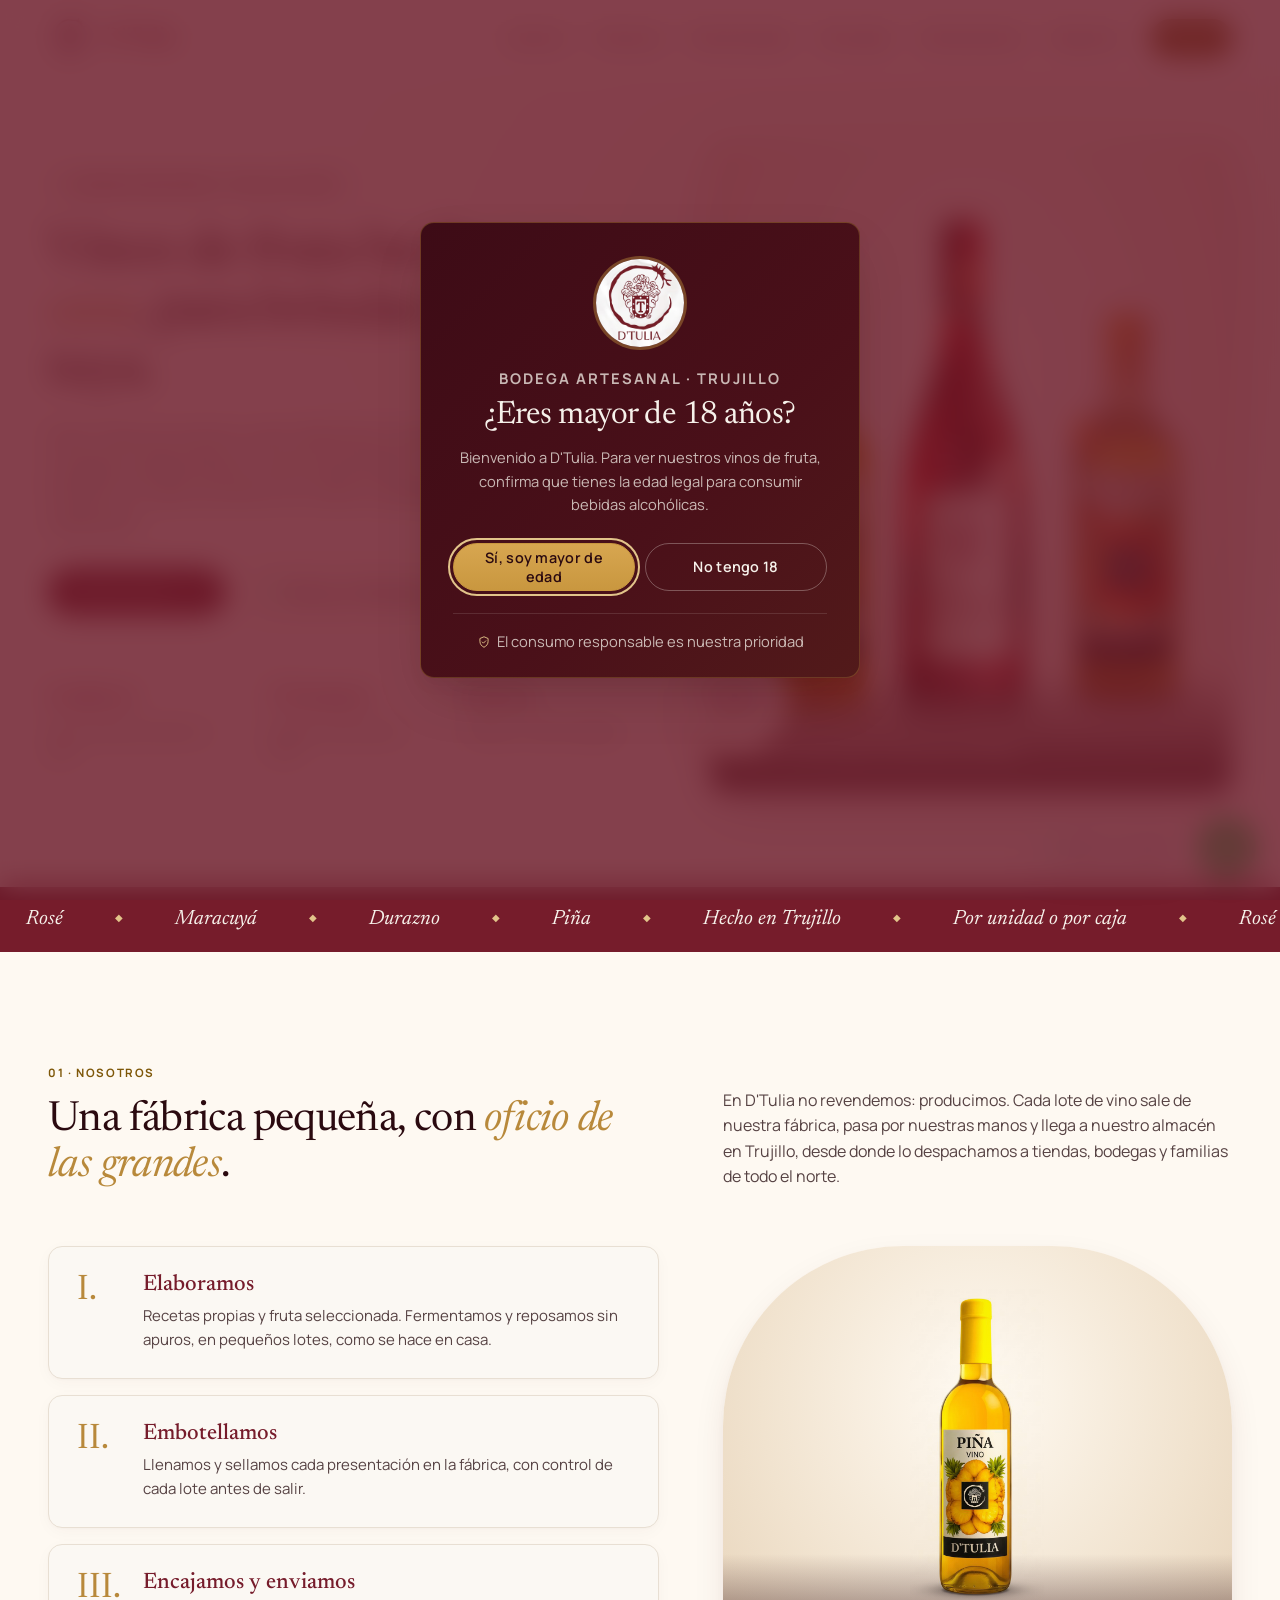
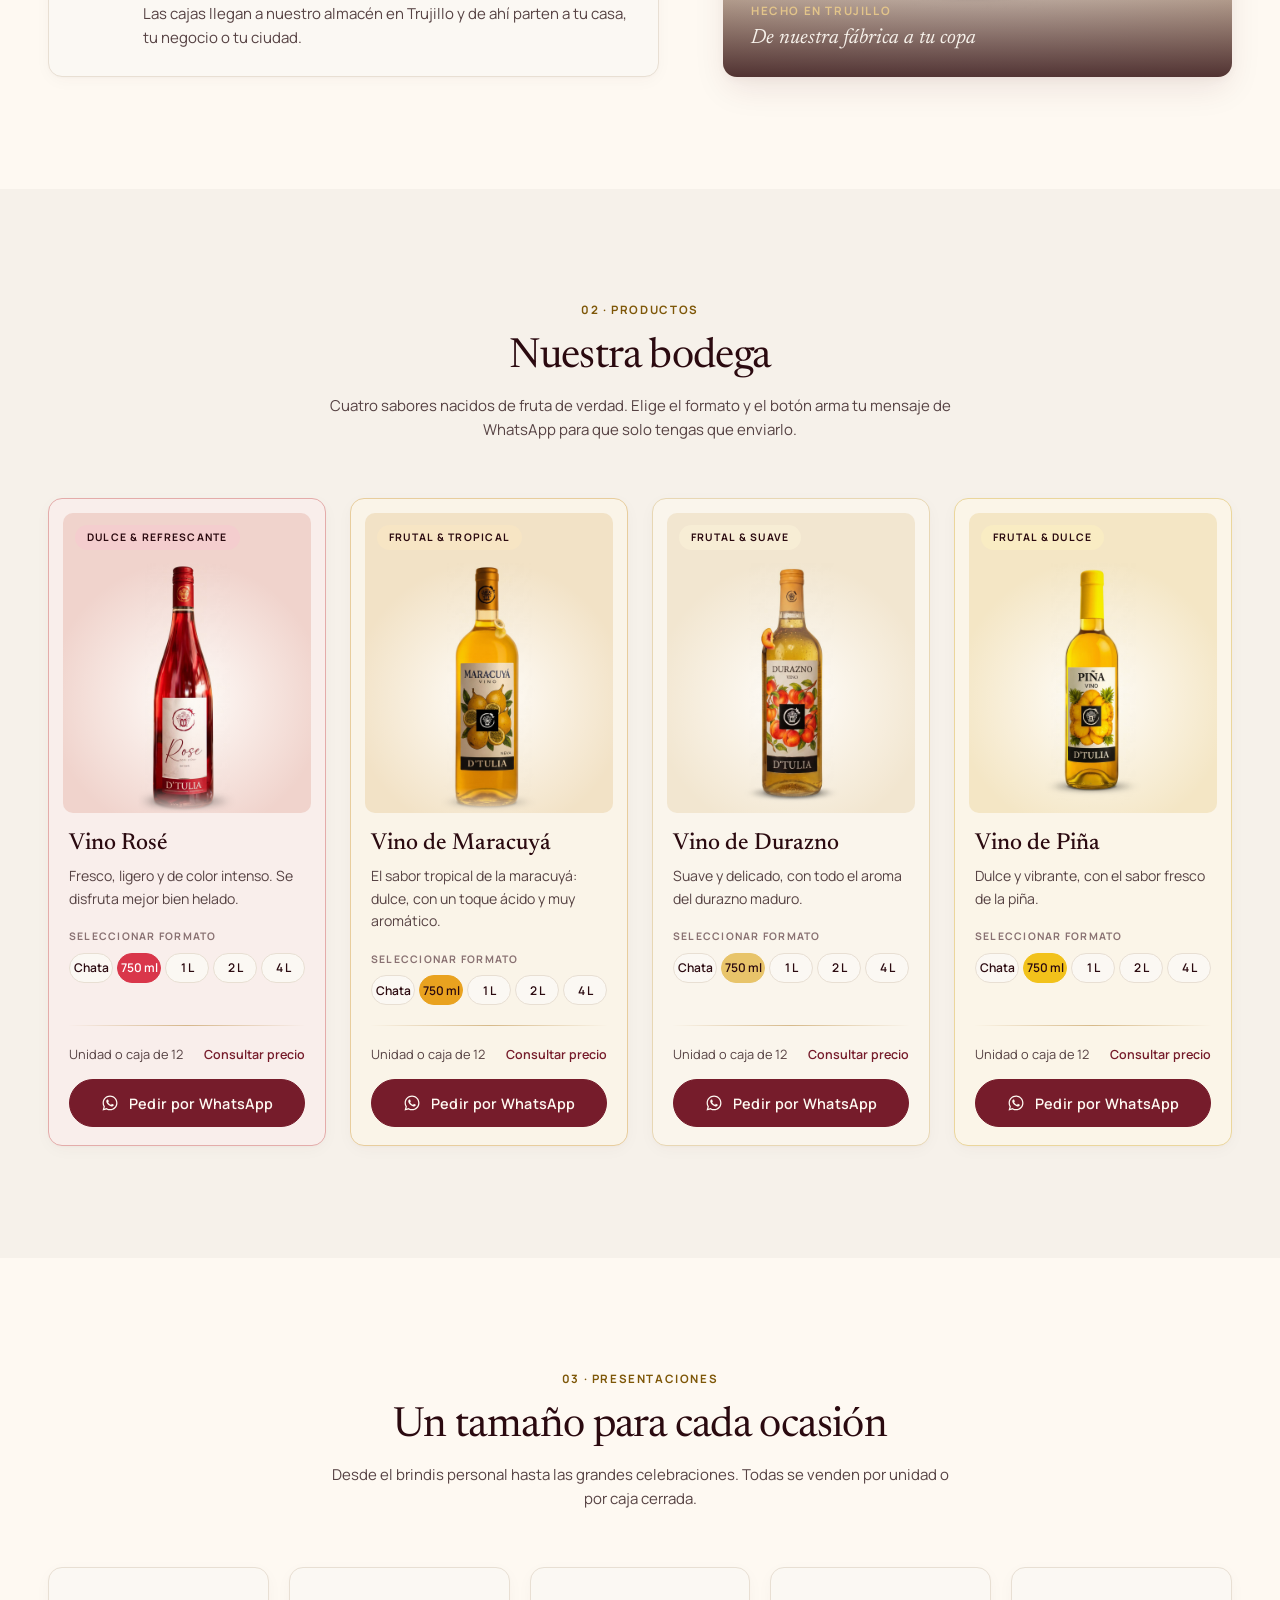
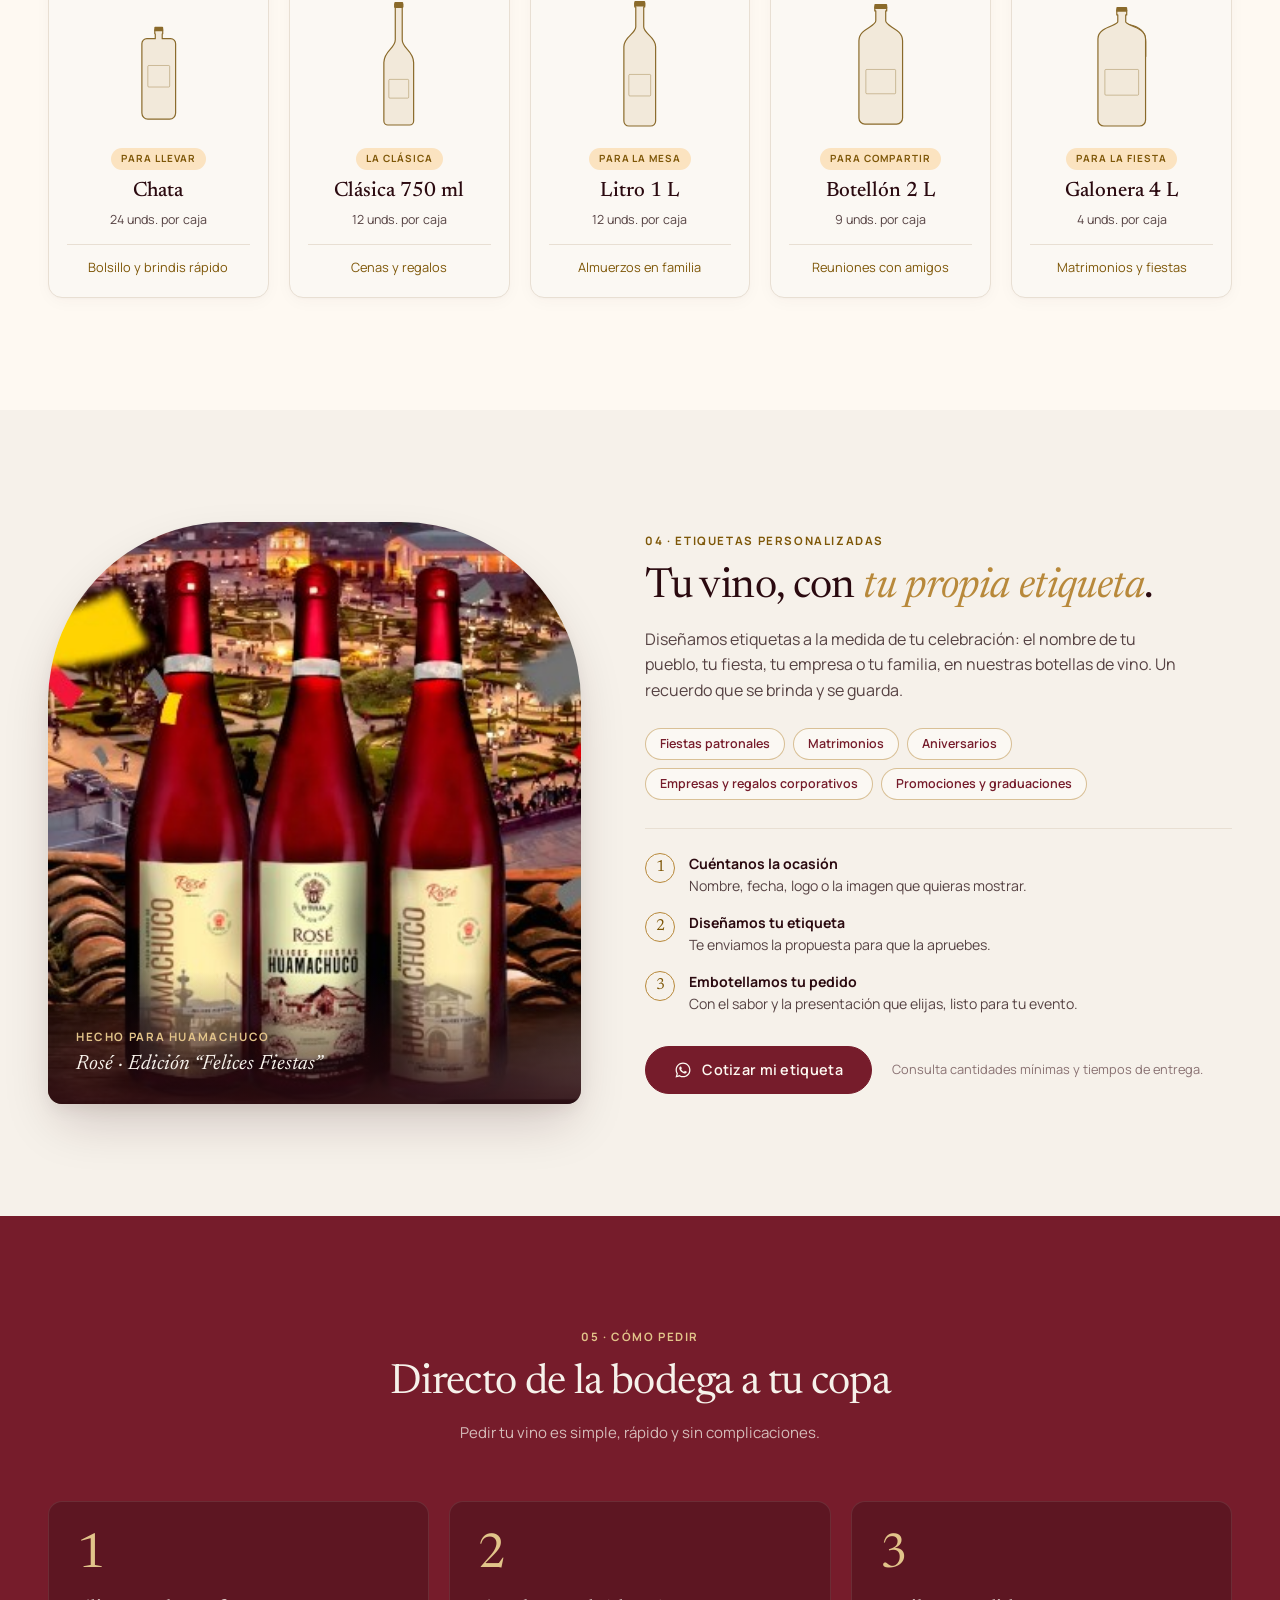
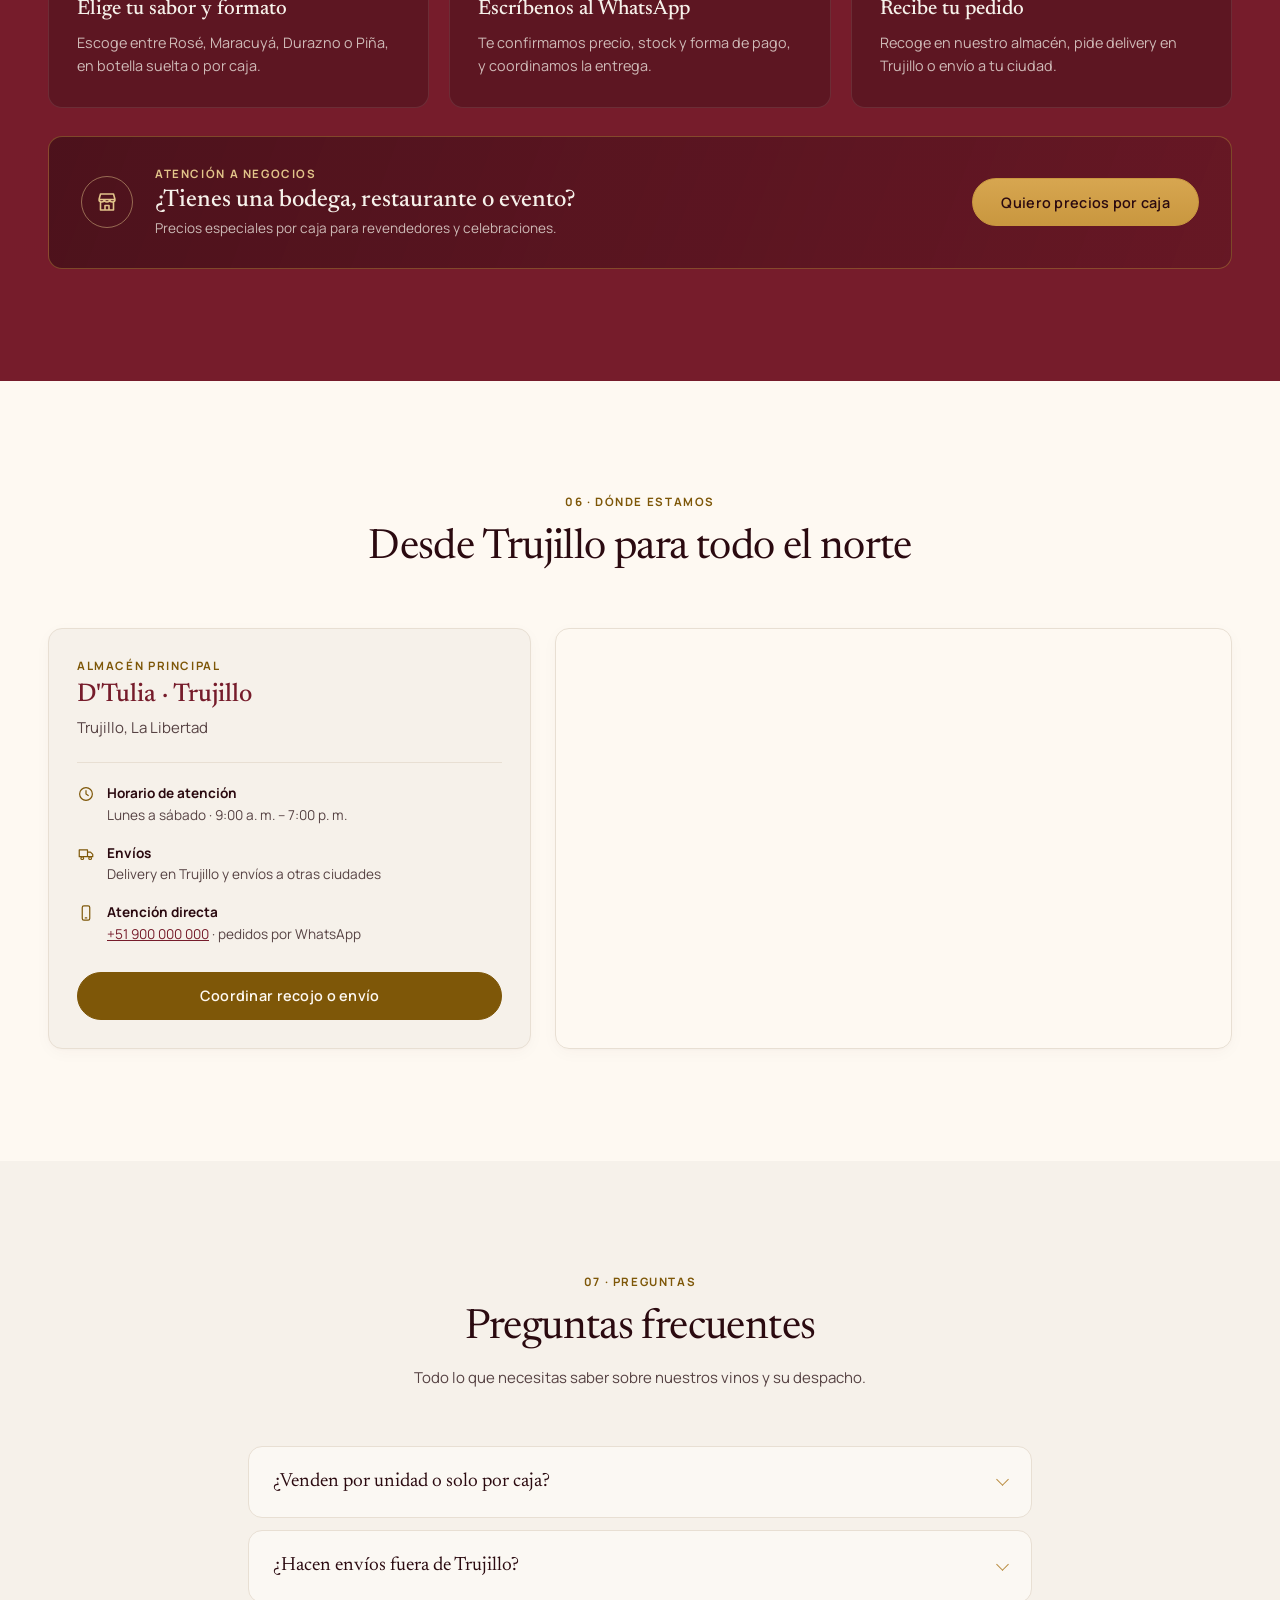
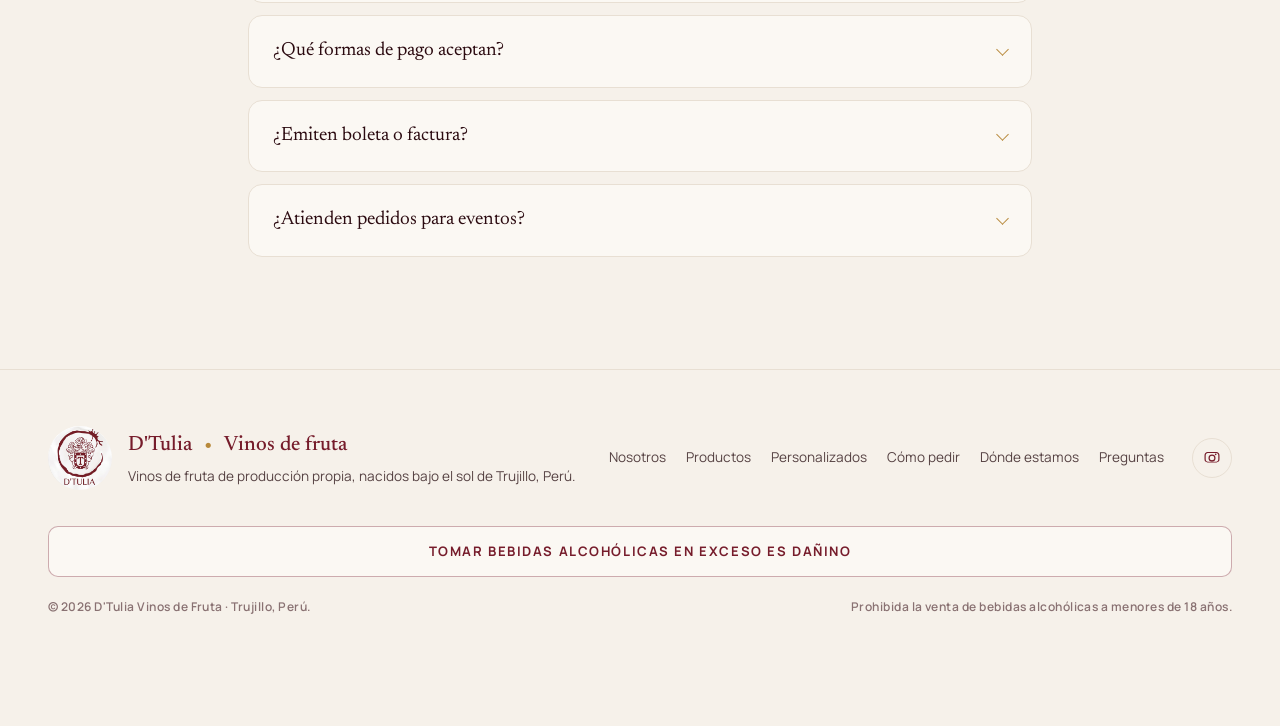
==== index.html @ 52f85c13 "Subida inicial del proyecto WEB TULIA 2.0 Co-Authored-By: Claude Opus 5.5 <noreply@anthropic.com>" ====
<!doctype html>
<html lang="es">
<head>
  <meta charset="utf-8">
  <meta name="viewport" content="width=device-width, initial-scale=1">
  <title>D'Tulia · Vinos de fruta de producción propia en Trujillo</title>
  <meta name="description" content="Vino Rosé, de Maracuyá, de Durazno y de Piña, elaborados y embotellados en Trujillo. Pide por unidad o por caja directamente por WhatsApp.">
  <meta name="theme-color" content="#fef9f2">

  <!-- Vista previa al compartir el enlace (WhatsApp, Facebook). Al publicar, usar la URL completa de la imagen -->
  <meta property="og:type" content="website">
  <meta property="og:title" content="D'Tulia · Vinos de fruta de producción propia">
  <meta property="og:description" content="Rosé, maracuyá, durazno y piña, hechos en Trujillo. Pide por WhatsApp.">
  <meta property="og:image" content="img/logo.jpg">
  <meta property="og:locale" content="es_PE">

  <link rel="icon" href="img/favicon.svg" type="image/svg+xml">
  <link rel="preconnect" href="https://fonts.googleapis.com">
  <link rel="preconnect" href="https://fonts.gstatic.com" crossorigin>
  <link href="https://fonts.googleapis.com/css2?family=Newsreader:ital,opsz,wght@0,6..72,400;0,6..72,500;1,6..72,400;1,6..72,500&family=Manrope:wght@400;500;600;700&display=swap" rel="stylesheet">
  <link rel="stylesheet" href="css/estilos.css">

  <script src="js/datos.js" defer></script>
  <script src="js/botellas.js" defer></script>
  <script src="js/main.js" defer></script>
</head>
<body>

  <!-- Aviso de mayoría de edad (Ley 28681) -->
  <div class="aviso-edad" id="aviso-edad" role="dialog" aria-modal="true" aria-labelledby="aviso-titulo" hidden>
    <div class="aviso-edad__caja">
      <img class="logo logo--aviso" src="img/logo.jpg" alt="D'Tulia" width="96" height="96">
      <p class="etiqueta etiqueta--oro">Bodega artesanal · Trujillo</p>
      <h2 id="aviso-titulo">¿Eres mayor de 18 años?</h2>
      <p>Bienvenido a D'Tulia. Para ver nuestros vinos de fruta, confirma que tienes la edad legal para consumir bebidas alcohólicas.</p>
      <div class="aviso-edad__botones">
        <button class="boton boton--oro" id="edad-si">Sí, soy mayor de edad</button>
        <button class="boton boton--fantasma-claro" id="edad-no">No tengo 18</button>
      </div>
      <p class="aviso-edad__rechazo" id="edad-rechazo" hidden>Vuelve cuando cumplas 18. ¡Te esperamos!</p>
      <p class="aviso-edad__nota">
        <svg class="icono" aria-hidden="true"><use href="#i-escudo"/></svg>
        El consumo responsable es nuestra prioridad
      </p>
    </div>
  </div>

  <header class="cabecera" id="cabecera">
    <div class="contenedor cabecera__fila">
      <a href="#inicio" class="marca" aria-label="D'Tulia, inicio">
        <img class="logo" src="img/logo.jpg" alt="" width="44" height="44">
        D'Tulia
      </a>
      <nav class="menu" id="menu" aria-label="Principal">
        <a href="#nosotros">Nosotros</a>
        <a href="#productos">Productos</a>
        <a href="#personalizadas">Personalizados</a>
        <a href="#como-pedir">Cómo pedir</a>
        <a href="#donde">Dónde estamos</a>
        <a href="#preguntas">Preguntas</a>
      </nav>
      <a class="boton boton--bronce boton--pequeno cabecera__cta" data-whatsapp href="#">Pedir</a>
      <button class="menu-boton" id="menu-boton" aria-label="Abrir menú" aria-expanded="false" aria-controls="menu">
        <span></span><span></span>
      </button>
    </div>
  </header>

  <main>
    <!-- Portada -->
    <section class="portada" id="inicio">
      <div class="contenedor portada__rejilla">
        <div class="portada__texto">
          <p class="pastilla"><span class="pastilla__punto"></span>Producción propia · Trujillo, Perú</p>
          <h1>Vinos de fruta hechos <em>en casa</em>, para brindar en la tuya.</h1>
          <p class="portada__bajada">Rosé, maracuyá, durazno y piña. Elaboramos, embotellamos y encajamos cada botella en nuestra propia fábrica, y de nuestro almacén en Trujillo van directo a tu mesa, tu bodega o tu celebración.</p>
          <div class="portada__acciones">
            <a href="#productos" class="boton">
              Ver los vinos
              <svg class="icono" aria-hidden="true"><use href="#i-abajo"/></svg>
            </a>
            <a href="#" class="boton boton--fantasma" data-whatsapp>
              <span class="punto-vivo"></span>
              Pedir por WhatsApp
            </a>
          </div>
          <ul class="portada__datos">
            <li><strong>4 sabores</strong>Rosé, maracuyá, durazno y piña</li>
            <li><strong>5 formatos</strong>Desde la chata hasta 4 litros</li>
            <li><strong>Envíos</strong>Delivery y otras ciudades</li>
          </ul>
        </div>

        <figure class="portada__vitrina">
          <div class="portada__fotos">
            <img class="portada__foto portada__foto--izq" src="img/productos/maracuya.jpg" alt="Vino de Maracuyá D'Tulia" width="480" height="1200">
            <img class="portada__foto portada__foto--der" src="img/productos/durazno.jpg" alt="Vino de Durazno D'Tulia" width="480" height="1200">
            <img class="portada__foto portada__foto--centro" src="img/productos/rose.jpg" alt="Vino Rosé D'Tulia" width="480" height="1200">
          </div>
          <figcaption class="portada__leyenda">
            <span class="etiqueta etiqueta--oro">Nuestra colección</span>
            <em>Rosé, Maracuyá, Durazno &amp; Piña</em>
          </figcaption>
          <div class="sello" aria-hidden="true">
            <span>Bodega</span>
            <strong>Trujillo</strong>
            <em>100%</em>
            <span>artesanal</span>
          </div>
        </figure>
      </div>
    </section>

    <!-- Franja -->
    <div class="franja" aria-hidden="true">
      <div class="franja__pista">
        <span>Rosé</span><span>Maracuyá</span><span>Durazno</span><span>Piña</span><span>Hecho en Trujillo</span><span>Por unidad o por caja</span>
        <span>Rosé</span><span>Maracuyá</span><span>Durazno</span><span>Piña</span><span>Hecho en Trujillo</span><span>Por unidad o por caja</span>
      </div>
    </div>

    <!-- Nosotros -->
    <section class="seccion" id="nosotros">
      <div class="contenedor">
        <div class="cabeza-partida revelar">
          <div>
            <p class="etiqueta">01 · Nosotros</p>
            <h2>Una fábrica pequeña, con <em>oficio de las grandes</em>.</h2>
          </div>
          <p>En D'Tulia no revendemos: producimos. Cada lote de vino sale de nuestra fábrica, pasa por nuestras manos y llega a nuestro almacén en Trujillo, desde donde lo despachamos a tiendas, bodegas y familias de todo el norte.</p>
        </div>
        <div class="nosotros">
          <ol class="pasos-fabrica">
            <li class="revelar">
              <span class="pasos-fabrica__num">I.</span>
              <div>
                <h3>Elaboramos</h3>
                <p>Recetas propias y fruta seleccionada. Fermentamos y reposamos sin apuros, en pequeños lotes, como se hace en casa.</p>
              </div>
            </li>
            <li class="revelar">
              <span class="pasos-fabrica__num">II.</span>
              <div>
                <h3>Embotellamos</h3>
                <p>Llenamos y sellamos cada presentación en la fábrica, con control de cada lote antes de salir.</p>
              </div>
            </li>
            <li class="revelar">
              <span class="pasos-fabrica__num">III.</span>
              <div>
                <h3>Encajamos y enviamos</h3>
                <p>Las cajas llegan a nuestro almacén en Trujillo y de ahí parten a tu casa, tu negocio o tu ciudad.</p>
              </div>
            </li>
          </ol>
          <figure class="nosotros__vitrina revelar">
            <img src="img/productos/pina.jpg" alt="Vino de Piña D'Tulia" width="480" height="1200" loading="lazy">
            <figcaption>
              <span class="etiqueta etiqueta--oro">Hecho en Trujillo</span>
              <em>De nuestra fábrica a tu copa</em>
            </figcaption>
          </figure>
        </div>
      </div>
    </section>

    <!-- Productos -->
    <section class="seccion seccion--papel" id="productos">
      <div class="contenedor">
        <div class="cabeza-centro revelar">
          <p class="etiqueta">02 · Productos</p>
          <h2>Nuestra bodega</h2>
          <p>Cuatro sabores nacidos de fruta de verdad. Elige el formato y el botón arma tu mensaje de WhatsApp para que solo tengas que enviarlo.</p>
        </div>
        <div class="filtros" id="filtros" role="tablist" aria-label="Filtrar por tipo"></div>
        <div class="catalogo" id="catalogo"></div>
      </div>
    </section>

    <!-- Presentaciones -->
    <section class="seccion">
      <div class="contenedor">
        <div class="cabeza-centro revelar">
          <p class="etiqueta">03 · Presentaciones</p>
          <h2>Un tamaño para cada ocasión</h2>
          <p>Desde el brindis personal hasta las grandes celebraciones. Todas se venden por unidad o por caja cerrada.</p>
        </div>
        <ul class="presentaciones" id="presentaciones"></ul>
      </div>
    </section>

    <!-- Etiquetas personalizadas -->
    <section class="seccion seccion--papel" id="personalizadas">
      <div class="contenedor personalizadas">
        <figure class="personalizadas__foto revelar">
          <img src="img/etiquetas-huamachuco.jpg" alt="Vinos Rosé D'Tulia con etiquetas personalizadas por las fiestas de Huamachuco" width="332" height="362" loading="lazy">
          <figcaption>
            <span class="etiqueta etiqueta--oro">Hecho para Huamachuco</span>
            <em>Rosé · Edición “Felices Fiestas”</em>
          </figcaption>
        </figure>

        <div class="personalizadas__texto revelar">
          <p class="etiqueta">04 · Etiquetas personalizadas</p>
          <h2>Tu vino, con <em>tu propia etiqueta</em>.</h2>
          <p class="personalizadas__bajada">Diseñamos etiquetas a la medida de tu celebración: el nombre de tu pueblo, tu fiesta, tu empresa o tu familia, en nuestras botellas de vino. Un recuerdo que se brinda y se guarda.</p>

          <ul class="ocasiones" aria-label="Ocasiones">
            <li>Fiestas patronales</li>
            <li>Matrimonios</li>
            <li>Aniversarios</li>
            <li>Empresas y regalos corporativos</li>
            <li>Promociones y graduaciones</li>
          </ul>

          <ol class="pasos-etiqueta">
            <li><span>1</span><div><strong>Cuéntanos la ocasión</strong>Nombre, fecha, logo o la imagen que quieras mostrar.</div></li>
            <li><span>2</span><div><strong>Diseñamos tu etiqueta</strong>Te enviamos la propuesta para que la apruebes.</div></li>
            <li><span>3</span><div><strong>Embotellamos tu pedido</strong>Con el sabor y la presentación que elijas, listo para tu evento.</div></li>
          </ol>

          <div class="personalizadas__acciones">
            <a href="#" class="boton" data-whatsapp data-mensaje="Hola D'Tulia, quiero cotizar vinos con etiqueta personalizada para mi evento.">
              <svg class="icono" aria-hidden="true"><use href="#i-whatsapp"/></svg>
              Cotizar mi etiqueta
            </a>
            <p>Consulta cantidades mínimas y tiempos de entrega.</p>
          </div>
        </div>
      </div>
    </section>

    <!-- Cómo pedir -->
    <section class="seccion seccion--vino" id="como-pedir">
      <div class="contenedor">
        <div class="cabeza-centro revelar">
          <p class="etiqueta etiqueta--oro">05 · Cómo pedir</p>
          <h2>Directo de la bodega a tu copa</h2>
          <p>Pedir tu vino es simple, rápido y sin complicaciones.</p>
        </div>
        <ol class="pasos">
          <li class="revelar">
            <span class="pasos__num">1</span>
            <h3>Elige tu sabor y formato</h3>
            <p>Escoge entre Rosé, Maracuyá, Durazno o Piña, en botella suelta o por caja.</p>
          </li>
          <li class="revelar">
            <span class="pasos__num">2</span>
            <h3>Escríbenos al WhatsApp</h3>
            <p>Te confirmamos precio, stock y forma de pago, y coordinamos la entrega.</p>
          </li>
          <li class="revelar">
            <span class="pasos__num">3</span>
            <h3>Recibe tu pedido</h3>
            <p>Recoge en nuestro almacén, pide delivery en Trujillo o envío a tu ciudad.</p>
          </li>
        </ol>
        <div class="mayoristas revelar">
          <span class="mayoristas__icono" aria-hidden="true"><svg><use href="#i-tienda"/></svg></span>
          <div class="mayoristas__texto">
            <p class="etiqueta etiqueta--oro">Atención a negocios</p>
            <h3>¿Tienes una bodega, restaurante o evento?</h3>
            <p>Precios especiales por caja para revendedores y celebraciones.</p>
          </div>
          <a href="#" class="boton boton--oro" data-whatsapp data-mensaje="Hola D'Tulia, tengo un negocio y quiero información de precios por caja.">Quiero precios por caja</a>
        </div>
      </div>
    </section>

    <!-- Dónde estamos -->
    <section class="seccion" id="donde">
      <div class="contenedor">
        <div class="cabeza-centro revelar">
          <p class="etiqueta">06 · Dónde estamos</p>
          <h2>Desde Trujillo para todo el norte</h2>
        </div>
        <div class="donde">
          <div class="contacto revelar">
            <p class="etiqueta">Almacén principal</p>
            <h3>D'Tulia · Trujillo</h3>
            <p class="contacto__direccion" id="dato-direccion"></p>
            <ul class="contacto__lista">
              <li>
                <svg class="icono" aria-hidden="true"><use href="#i-reloj"/></svg>
                <div><strong>Horario de atención</strong><span id="dato-horario"></span></div>
              </li>
              <li>
                <svg class="icono" aria-hidden="true"><use href="#i-camion"/></svg>
                <div><strong>Envíos</strong><span>Delivery en Trujillo y envíos a otras ciudades</span></div>
              </li>
              <li>
                <svg class="icono" aria-hidden="true"><use href="#i-telefono"/></svg>
                <div><strong>Atención directa</strong><span><a href="#" data-whatsapp id="dato-whatsapp"></a> · pedidos por WhatsApp</span></div>
              </li>
            </ul>
            <a href="#" class="boton boton--bronce boton--ancho" data-whatsapp data-mensaje="Hola D'Tulia, quiero coordinar el recojo o envío de un pedido.">Coordinar recojo o envío</a>
          </div>
          <div class="donde__mapa revelar">
            <iframe id="mapa" title="Ubicación de D'Tulia en el mapa" loading="lazy" referrerpolicy="no-referrer-when-downgrade"></iframe>
          </div>
        </div>
      </div>
    </section>

    <!-- Preguntas -->
    <section class="seccion seccion--papel" id="preguntas">
      <div class="contenedor contenedor--angosto">
        <div class="cabeza-centro revelar">
          <p class="etiqueta">07 · Preguntas</p>
          <h2>Preguntas frecuentes</h2>
          <p>Todo lo que necesitas saber sobre nuestros vinos y su despacho.</p>
        </div>
        <div class="acordeon revelar">
          <details>
            <summary>¿Venden por unidad o solo por caja?</summary>
            <p>Por las dos. Puedes pedir una sola botella o cajas completas. La caja trae 24 unidades en chata, 12 en 750 ml y 1 L, 9 en 2 L y 4 en 4 L.</p>
          </details>
          <details>
            <summary>¿Hacen envíos fuera de Trujillo?</summary>
            <p>Sí. Enviamos a otras ciudades por agencia. Escríbenos con tu ciudad y te cotizamos el envío.</p>
          </details>
          <details>
            <summary>¿Qué formas de pago aceptan?</summary>
            <p>Efectivo, transferencia y billeteras digitales. Te confirmamos las opciones al cerrar tu pedido por WhatsApp.</p>
          </details>
          <details>
            <summary>¿Emiten boleta o factura?</summary>
            <p>Sí, emitimos boleta y factura (con RUC) en cada compra.</p>
          </details>
          <details>
            <summary>¿Atienden pedidos para eventos?</summary>
            <p>Claro. Para matrimonios, cumpleaños o eventos de empresa armamos el pedido por cajas con precio especial.</p>
          </details>
        </div>
      </div>
    </section>
  </main>

  <footer class="pie">
    <div class="contenedor">
      <div class="pie__fila">
        <div class="pie__marca">
          <img class="logo logo--pie" src="img/logo.jpg" alt="" width="64" height="64">
          <div>
            <span class="marca">D'Tulia <span class="pie__punto">•</span> Vinos de fruta</span>
            <p class="pie__lema">Vinos de fruta de producción propia, nacidos bajo el sol de Trujillo, Perú.</p>
          </div>
        </div>
        <div class="pie__derecha">
          <nav class="pie__menu" aria-label="Secciones">
            <a href="#nosotros">Nosotros</a>
            <a href="#productos">Productos</a>
            <a href="#personalizadas">Personalizados</a>
            <a href="#como-pedir">Cómo pedir</a>
            <a href="#donde">Dónde estamos</a>
            <a href="#preguntas">Preguntas</a>
          </nav>
          <nav class="pie__redes" id="redes" aria-label="Redes sociales"></nav>
        </div>
      </div>
      <p class="pie__legal">Tomar bebidas alcohólicas en exceso es dañino</p>
      <div class="pie__base">
        <p>© <span id="anio"></span> D'Tulia Vinos de Fruta · Trujillo, Perú.</p>
        <p>Prohibida la venta de bebidas alcohólicas a menores de 18 años.</p>
      </div>
    </div>
  </footer>

  <a class="whatsapp-flotante" href="#" data-whatsapp aria-label="Escríbenos por WhatsApp">
    <span class="whatsapp-flotante__globo"><span class="punto-vivo"></span>¡Pide tu vino aquí!</span>
    <span class="whatsapp-flotante__boton"><svg aria-hidden="true"><use href="#i-whatsapp"/></svg></span>
  </a>

  <!-- Iconos -->
  <svg width="0" height="0" style="position:absolute" aria-hidden="true">
    <symbol id="i-whatsapp" viewBox="0 0 24 24"><path fill="currentColor" d="M12.04 2C6.58 2 2.13 6.45 2.13 11.91c0 1.75.46 3.45 1.32 4.95L2.05 22l5.25-1.38a9.9 9.9 0 0 0 4.74 1.21c5.46 0 9.91-4.45 9.91-9.91S17.5 2 12.04 2Zm0 18.15c-1.48 0-2.93-.4-4.2-1.15l-.3-.18-3.12.82.83-3.04-.2-.31a8.2 8.2 0 0 1-1.26-4.38c0-4.54 3.7-8.23 8.24-8.23 4.54 0 8.23 3.69 8.23 8.23 0 4.54-3.69 8.24-8.22 8.24Zm4.52-6.16c-.25-.12-1.47-.72-1.69-.81-.23-.08-.39-.12-.56.13-.17.24-.64.8-.78.97-.14.17-.29.19-.54.06-.25-.12-1.05-.39-1.99-1.23-.74-.66-1.23-1.47-1.38-1.72-.14-.25-.02-.38.11-.51.11-.11.25-.29.37-.43.13-.15.17-.25.25-.42.08-.17.04-.31-.02-.43-.06-.12-.56-1.34-.76-1.84-.2-.48-.41-.42-.56-.43h-.48a.92.92 0 0 0-.67.31c-.23.25-.87.85-.87 2.07 0 1.22.89 2.4 1.01 2.57.12.17 1.75 2.67 4.24 3.74.59.26 1.05.41 1.41.52.59.19 1.13.16 1.56.1.48-.07 1.47-.6 1.67-1.18.21-.58.21-1.07.14-1.18-.06-.1-.22-.16-.47-.28Z"/></symbol>
    <symbol id="i-facebook" viewBox="0 0 24 24"><path fill="currentColor" d="M13.5 21v-7.5h2.53l.38-2.94H13.5V8.68c0-.85.24-1.43 1.46-1.43h1.56V4.62a21 21 0 0 0-2.27-.12c-2.25 0-3.79 1.37-3.79 3.9v2.16H7.92v2.94h2.54V21h3.04Z"/></symbol>
    <symbol id="i-instagram" viewBox="0 0 24 24"><path fill="currentColor" d="M12 7.3a4.7 4.7 0 1 0 0 9.4 4.7 4.7 0 0 0 0-9.4Zm0 7.75a3.05 3.05 0 1 1 0-6.1 3.05 3.05 0 0 1 0 6.1Zm4.9-8.97a1.1 1.1 0 1 0 0 2.2 1.1 1.1 0 0 0 0-2.2ZM21.95 8.1c-.05-1.1-.3-2.08-1.1-2.9-.8-.8-1.78-1.05-2.9-1.1C16.8 4.03 7.2 4.03 6.05 4.1c-1.1.05-2.08.3-2.9 1.1-.8.8-1.05 1.79-1.1 2.9-.07 1.15-.07 4.65 0 5.8.05 1.1.3 2.08 1.1 2.9.82.8 1.8 1.05 2.9 1.1 1.15.07 10.75.07 11.9 0 1.1-.05 2.08-.3 2.9-1.1.8-.82 1.05-1.8 1.1-2.9.07-1.15.07-4.64 0-5.8ZM20.1 15.4a2.4 2.4 0 0 1-1.35 1.35c-.94.37-3.16.29-4.2.29H9.45c-1.04 0-3.27.08-4.2-.29A2.4 2.4 0 0 1 3.9 15.4c-.37-.94-.29-3.16-.29-4.2s-.08-3.26.29-4.2A2.4 2.4 0 0 1 5.25 5.65c.94-.37 3.16-.29 4.2-.29h5.1c1.04 0 3.27-.08 4.2.29a2.4 2.4 0 0 1 1.35 1.35c.37.94.29 3.16.29 4.2s.08 3.26-.29 4.2Z"/></symbol>
    <symbol id="i-tiktok" viewBox="0 0 24 24"><path fill="currentColor" d="M16.6 5.82A4.28 4.28 0 0 1 15.54 3h-3.09v12.4a2.59 2.59 0 0 1-2.59 2.5 2.6 2.6 0 0 1-2.6-2.6c0-1.72 1.66-3.01 3.37-2.48V9.66c-3.45-.46-6.47 2.22-6.47 5.64 0 3.33 2.76 5.7 5.69 5.7 3.14 0 5.69-2.55 5.69-5.7V9.01a7.35 7.35 0 0 0 4.3 1.38V7.3s-1.88.09-3.24-1.48Z"/></symbol>
    <symbol id="i-abajo" viewBox="0 0 24 24"><path fill="none" stroke="currentColor" stroke-width="1.8" stroke-linecap="round" stroke-linejoin="round" d="M12 5v14m-6-6 6 6 6-6"/></symbol>
    <symbol id="i-escudo" viewBox="0 0 24 24"><path fill="none" stroke="currentColor" stroke-width="1.6" stroke-linejoin="round" d="M12 3 5 6v5c0 4.4 3 8.3 7 10 4-1.7 7-5.6 7-10V6l-7-3Z"/><path fill="none" stroke="currentColor" stroke-width="1.6" stroke-linecap="round" stroke-linejoin="round" d="m9 12 2 2 4-4"/></symbol>
    <symbol id="i-reloj" viewBox="0 0 24 24"><circle cx="12" cy="12" r="8.5" fill="none" stroke="currentColor" stroke-width="1.6"/><path fill="none" stroke="currentColor" stroke-width="1.6" stroke-linecap="round" d="M12 7.5V12l3 2"/></symbol>
    <symbol id="i-camion" viewBox="0 0 24 24"><path fill="none" stroke="currentColor" stroke-width="1.6" stroke-linejoin="round" d="M3 6.5h11v9H3zM14 9.5h4l3 3v3h-7z"/><circle cx="7" cy="17.5" r="1.8" fill="var(--papel, #fff)" stroke="currentColor" stroke-width="1.6"/><circle cx="17.5" cy="17.5" r="1.8" fill="var(--papel, #fff)" stroke="currentColor" stroke-width="1.6"/></symbol>
    <symbol id="i-telefono" viewBox="0 0 24 24"><rect x="7" y="2.5" width="10" height="19" rx="2.2" fill="none" stroke="currentColor" stroke-width="1.6"/><path stroke="currentColor" stroke-width="1.6" stroke-linecap="round" d="M11 18.5h2"/></symbol>
    <symbol id="i-tienda" viewBox="0 0 24 24"><path fill="none" stroke="currentColor" stroke-width="1.6" stroke-linejoin="round" d="M4 9.5 5.5 4h13L20 9.5M4 9.5h16M4 9.5c0 1.5 1.2 2.5 2.7 2.5S9.3 11 9.3 9.5c0 1.5 1.2 2.5 2.7 2.5s2.7-1 2.7-2.5c0 1.5 1.2 2.5 2.6 2.5 1.5 0 2.7-1 2.7-2.5M5.5 12v8h13v-8M10 20v-4.5h4V20"/></symbol>
  </svg>
</body>
</html>
---- css/estilos.css ----
/*
 * D'Tulia · landing page
 * Sistema de diseño del proyecto de Stitch "D'Tulia Fruit Wines Landing Page":
 * vino del logo sobre papel crema, oro artesanal de acento, Newsreader + Manrope.
 * Las fotos de las botellas tienen fondo blanco: se mezclan con "multiply" para que
 * el fondo tome el color de la superficie donde están.
 */

:root {
  /* Vinos */
  --vino: #761c2b;
  --vino-oscuro: #4a1019;
  --vino-profundo: #2b0a10;
  --vino-tenue: #f5e6e7;

  /* Papel */
  --fondo: #fef9f2;
  --crema: #f6f1ea;
  --papel: #fbf8f3;
  --arena: #f2ede6;
  --blanco: #ffffff;
  --borde: #e8dfd3;

  /* Oros */
  --oro: #b8893b;
  --oro-claro: #e2c48a;
  --oro-boton: #c9973f;
  --bronce: #7e5708;
  --bronce-oscuro: #614000;

  /* Texto */
  --texto: #2b0a10;
  --suave: #564243;
  --tenue: #897172;

  --serif: "Newsreader", Georgia, serif;
  --sans: "Manrope", system-ui, sans-serif;

  --radio: 14px;
  --sombra: 0 4px 18px -2px rgba(74, 16, 25, .04), 0 1px 3px 0 rgba(74, 16, 25, .02);
  --sombra-alta: 0 14px 34px -4px rgba(74, 16, 25, .1), 0 4px 8px -1px rgba(74, 16, 25, .04);
  --sombra-flotante: 0 24px 54px -10px rgba(43, 10, 16, .2), 0 8px 16px -2px rgba(43, 10, 16, .06);
  --gutter: 48px;
  --ancho: 1320px;
  --curva: cubic-bezier(.22, .8, .24, 1);
}

*, *::before, *::after { box-sizing: border-box; }

html { scroll-behavior: smooth; scroll-padding-top: 80px; }

body {
  margin: 0;
  background: var(--fondo);
  color: var(--texto);
  font-family: var(--sans);
  font-size: 15px;
  line-height: 1.6;
  -webkit-font-smoothing: antialiased;
}

body.sin-scroll { overflow: hidden; }

img, svg { display: block; max-width: 100%; }

a { color: inherit; }

h1, h2, h3 {
  margin: 0;
  font-family: var(--serif);
  font-weight: 400;
  line-height: 1.12;
}

h2 { font-size: clamp(2rem, 3.4vw, 2.6rem); letter-spacing: -.015em; }
h3 { font-size: 1.4rem; font-weight: 500; }
h2 em, h1 em { font-style: italic; color: var(--oro); }
p { margin: 0; }

.contenedor { width: 100%; max-width: var(--ancho); margin: 0 auto; padding: 0 var(--gutter); }
.contenedor--angosto { max-width: 880px; }

.icono { width: 18px; height: 18px; flex: none; }

:focus-visible { outline: 2px solid var(--oro-claro); outline-offset: 3px; }

/* --- Piezas comunes --- */
.etiqueta {
  margin-bottom: 14px;
  font-size: .72rem;
  font-weight: 700;
  letter-spacing: .14em;
  text-transform: uppercase;
  color: var(--bronce);
}
.etiqueta--oro { color: var(--oro-claro); }

.pastilla {
  display: inline-flex;
  align-items: center;
  gap: 8px;
  margin-bottom: 22px;
  padding: 6px 14px;
  border: 1px solid var(--borde);
  border-radius: 999px;
  background: var(--arena);
  font-size: .7rem;
  font-weight: 700;
  letter-spacing: .14em;
  text-transform: uppercase;
  color: var(--vino);
}
.pastilla__punto { width: 6px; height: 6px; border-radius: 50%; background: var(--oro); }

.punto-vivo {
  width: 8px;
  height: 8px;
  border-radius: 50%;
  background: #25d366;
  box-shadow: 0 0 0 3px rgba(37, 211, 102, .2);
}

.logo { border-radius: 50%; object-fit: cover; }

.marca {
  display: inline-flex;
  align-items: center;
  gap: 12px;
  font-family: var(--serif);
  font-size: 1.45rem;
  font-weight: 500;
  color: var(--vino);
  text-decoration: none;
}

.cabeza-centro { max-width: 640px; margin: 0 auto 56px; text-align: center; }
.cabeza-centro h2 { margin-bottom: 14px; }
.cabeza-centro > p:last-child { color: var(--suave); }

.cabeza-partida {
  display: grid;
  grid-template-columns: 1.2fr 1fr;
  align-items: end;
  gap: 24px 64px;
  margin-bottom: 56px;
}
.cabeza-partida > p { color: var(--suave); font-size: 1rem; }

/* --- Botones --- */
.boton {
  display: inline-flex;
  align-items: center;
  justify-content: center;
  gap: 10px;
  min-height: 48px;
  padding: 0 28px;
  border: 1px solid var(--vino);
  border-radius: 999px;
  background: var(--vino);
  color: var(--fondo);
  font: 600 .9rem var(--sans);
  letter-spacing: .02em;
  text-decoration: none;
  cursor: pointer;
  transition: background .25s, color .25s, border-color .25s, box-shadow .25s, transform .25s var(--curva);
}
.boton:hover { background: var(--vino-oscuro); border-color: var(--vino-oscuro); box-shadow: 0 0 0 2px var(--oro-claro); }
.boton:active { transform: scale(.98); }

.boton--pequeno { min-height: 38px; padding: 0 22px; font-size: .85rem; }
.boton--ancho { width: 100%; }

.boton--fantasma { background: transparent; border-color: var(--oro); color: var(--texto); }
.boton--fantasma:hover { background: rgba(184, 137, 59, .08); border-color: var(--oro); box-shadow: none; }

.boton--bronce { background: var(--bronce); border-color: var(--bronce); color: var(--fondo); }
.boton--bronce:hover { background: var(--bronce-oscuro); border-color: var(--bronce-oscuro); }

.boton--oro {
  background: linear-gradient(180deg, #d7a650, var(--oro-boton));
  border-color: var(--oro-boton);
  color: var(--vino-profundo);
}
.boton--oro:hover { background: var(--oro-claro); border-color: var(--oro-claro); box-shadow: none; }

.boton--fantasma-claro { background: transparent; border-color: rgba(246, 241, 234, .3); color: var(--crema); }
.boton--fantasma-claro:hover { background: rgba(246, 241, 234, .08); border-color: var(--crema); box-shadow: none; }

/* --- Aviso de edad --- */
.aviso-edad {
  position: fixed;
  inset: 0;
  z-index: 100;
  display: grid;
  place-items: center;
  padding: 20px;
  background: rgba(106, 24, 40, .82);
  backdrop-filter: blur(14px);
  -webkit-backdrop-filter: blur(14px);
  transition: opacity .4s;
}
.aviso-edad[hidden] { display: none; }
.aviso-edad--saliendo { opacity: 0; }
.aviso-edad__caja {
  width: 100%;
  max-width: 440px;
  padding: 36px 32px 24px;
  border: 1px solid rgba(184, 137, 59, .35);
  border-radius: var(--radio);
  background: linear-gradient(135deg, #3d0b16, #4a1019 60%, #521a1a);
  box-shadow: var(--sombra-flotante);
  color: var(--crema);
  text-align: center;
}
.logo--aviso { width: 88px; height: 88px; margin: 0 auto 20px; box-shadow: 0 0 0 3px rgba(184, 137, 59, .45); }
.aviso-edad h2 { font-size: 2rem; margin-bottom: 12px; }
.aviso-edad__caja > p { color: rgba(246, 241, 234, .75); font-size: .92rem; }
.aviso-edad__caja .etiqueta { margin-bottom: 8px; }
.aviso-edad__botones { display: grid; grid-template-columns: 1fr 1fr; gap: 10px; margin-top: 26px; }
.aviso-edad__botones .boton { padding: 0 16px; }
.aviso-edad__rechazo { margin-top: 16px; font-style: italic; }
.aviso-edad__nota {
  display: flex;
  align-items: center;
  justify-content: center;
  gap: 6px;
  margin-top: 22px;
  padding-top: 16px;
  border-top: 1px solid rgba(246, 241, 234, .12);
  font-size: .75rem;
}
.aviso-edad__nota .icono { width: 14px; height: 14px; color: var(--oro-claro); }

/* --- Cabecera --- */
.cabecera {
  position: fixed;
  inset: 0 0 auto;
  z-index: 50;
  background: rgba(254, 249, 242, .85);
  backdrop-filter: blur(12px);
  -webkit-backdrop-filter: blur(12px);
  transition: box-shadow .3s;
}
.cabecera--solida { box-shadow: 0 4px 18px -2px rgba(74, 16, 25, .06), 0 1px 0 var(--borde); }
.cabecera__fila { display: flex; align-items: center; gap: 32px; height: 76px; }
.cabecera .marca { margin-right: auto; }
.cabecera .logo { width: 44px; height: 44px; }

.menu { display: flex; gap: 28px; }
.menu a {
  position: relative;
  font-size: .88rem;
  font-weight: 500;
  color: var(--suave);
  text-decoration: none;
  transition: color .2s;
}
.menu a::after {
  content: "";
  position: absolute;
  left: 0; right: 0; bottom: -6px;
  height: 1px;
  background: var(--oro);
  transform: scaleX(0);
  transform-origin: left;
  transition: transform .3s var(--curva);
}
.menu a:hover { color: var(--vino); }
.menu a:hover::after { transform: scaleX(1); }

.menu-boton {
  display: none;
  width: 44px;
  height: 44px;
  padding: 0;
  border: 0;
  background: none;
  color: var(--vino);
  cursor: pointer;
}
.menu-boton span {
  display: block;
  width: 22px;
  height: 1.5px;
  margin: 6px auto;
  background: currentColor;
  transition: transform .3s var(--curva);
}
.cabecera--abierta .menu-boton span:first-child { transform: translateY(3.75px) rotate(45deg); }
.cabecera--abierta .menu-boton span:last-child { transform: translateY(-3.75px) rotate(-45deg); }

/* --- Portada --- */
.portada {
  padding: 140px 0 96px;
  background: radial-gradient(ellipse at 80% 30%, rgba(184, 137, 59, .1), transparent 55%), var(--fondo);
}
.portada__rejilla { display: grid; grid-template-columns: 1.15fr 1fr; align-items: center; gap: 64px; }

.portada h1 {
  font-size: clamp(2.4rem, 4.2vw, 3.3rem);
  line-height: 1.12;
  letter-spacing: -.02em;
}
.portada__bajada { max-width: 520px; margin-top: 22px; font-size: 1.05rem; line-height: 1.7; color: var(--suave); }
.portada__acciones { display: flex; flex-wrap: wrap; gap: 14px; margin-top: 32px; }

.portada__datos {
  display: grid;
  grid-template-columns: repeat(3, 1fr);
  margin: 40px 0 0;
  padding: 24px 0 0;
  list-style: none;
  border-top: 1px solid var(--borde);
}
.portada__datos li { padding: 0 20px; border-left: 1px solid var(--borde); font-size: .8rem; color: var(--suave); }
.portada__datos li:first-child { padding-left: 0; border-left: 0; }
.portada__datos strong {
  display: block;
  margin-bottom: 4px;
  font-family: var(--serif);
  font-size: 1.4rem;
  font-weight: 500;
  color: var(--vino);
}

.portada__vitrina {
  position: relative;
  margin: 0;
  aspect-ratio: 4 / 5;
  border-radius: var(--radio);
  background:
    radial-gradient(ellipse at 50% 38%, #fffdf9 0%, #f4e9dc 55%, #e9d9c6 100%);
  box-shadow: var(--sombra-flotante);
}
.portada__fotos { position: absolute; inset: 0; overflow: hidden; border-radius: inherit; }
/* Fondo blanco de la foto → se funde con la vitrina */
.portada__foto {
  position: absolute;
  bottom: 9%;
  width: auto;
  mix-blend-mode: multiply;
  -webkit-mask-image: linear-gradient(to bottom, #000 90%, transparent), linear-gradient(to right, transparent, #000 15%, #000 85%, transparent);
  -webkit-mask-composite: source-in;
  mask-image: linear-gradient(to bottom, #000 90%, transparent), linear-gradient(to right, transparent, #000 15%, #000 85%, transparent);
  mask-composite: intersect;
}
.portada__foto--centro { left: 50%; height: 80%; translate: -50% 0; z-index: 2; animation: flotar 6s ease-in-out infinite; }
.portada__foto--izq { left: 4%; height: 66%; animation: flotar 7s ease-in-out -2s infinite; }
.portada__foto--der { right: 4%; height: 66%; animation: flotar 8s ease-in-out -4s infinite; }

.portada__leyenda {
  position: absolute;
  left: 0; right: 0; bottom: 0;
  z-index: 3;
  padding: 48px 28px 22px;
  border-radius: 0 0 var(--radio) var(--radio);
  background: linear-gradient(to top, rgba(43, 10, 16, .82), transparent);
  color: var(--crema);
}
.portada__leyenda .etiqueta { display: block; margin-bottom: 2px; }
.portada__leyenda em { font-family: var(--serif); font-size: 1.35rem; }

.sello {
  position: absolute;
  left: -34px;
  bottom: 36px;
  z-index: 4;
  display: grid;
  place-content: center;
  width: 112px;
  height: 112px;
  border: 1px solid var(--oro);
  border-radius: 50%;
  background: var(--papel);
  box-shadow: var(--sombra-alta), inset 0 0 0 5px var(--papel), inset 0 0 0 6px rgba(184, 137, 59, .5);
  text-align: center;
  line-height: 1.1;
  color: var(--vino);
  transform: rotate(-8deg);
}
.sello span { font-size: .55rem; font-weight: 700; letter-spacing: .16em; text-transform: uppercase; color: var(--bronce); }
.sello strong { font-family: var(--serif); font-size: .8rem; font-weight: 500; letter-spacing: .08em; text-transform: uppercase; }
.sello em { font-family: var(--serif); font-size: 1.6rem; }

@keyframes flotar {
  0%, 100% { transform: translateY(0); }
  50% { transform: translateY(-10px); }
}

/* --- Franja --- */
.franja { overflow: hidden; padding: 16px 0; background: var(--vino); color: var(--crema); }
.franja__pista { display: flex; width: max-content; animation: deslizar 45s linear infinite; }
.franja span { padding: 0 26px; font-family: var(--serif); font-style: italic; font-size: 1.3rem; white-space: nowrap; }
.franja span::after { content: "◆"; margin-left: 52px; font-style: normal; font-size: .6rem; vertical-align: middle; color: var(--oro-claro); }

@keyframes deslizar { to { transform: translateX(-50%); } }

/* --- Secciones --- */
.seccion { padding: 112px 0; }
.seccion--papel { background: var(--crema); }
.seccion--vino { background: var(--vino); color: var(--crema); }
.seccion--vino .cabeza-centro > p:last-child { color: rgba(246, 241, 234, .75); }

/* --- Nosotros --- */
.nosotros { display: grid; grid-template-columns: 1.2fr 1fr; gap: 40px 64px; align-items: stretch; }

.pasos-fabrica { display: grid; gap: 16px; margin: 0; padding: 0; list-style: none; }
.pasos-fabrica li {
  display: flex;
  gap: 22px;
  padding: 26px 28px;
  border: 1px solid var(--borde);
  border-radius: var(--radio);
  background: var(--papel);
  box-shadow: var(--sombra);
  transition: box-shadow .3s, transform .3s var(--curva);
}
.pasos-fabrica li:hover { box-shadow: var(--sombra-alta); transform: translateY(-2px); }
.pasos-fabrica__num {
  flex: none;
  width: 44px;
  font-family: var(--serif);
  font-size: 2.2rem;
  line-height: 1;
  color: var(--oro);
}
.pasos-fabrica h3 { margin-bottom: 6px; color: var(--vino); }
.pasos-fabrica p { color: var(--suave); }

.nosotros__vitrina {
  position: relative;
  margin: 0;
  min-height: 420px;
  overflow: hidden;
  border-radius: 180px 180px var(--radio) var(--radio);
  background: radial-gradient(ellipse at 50% 35%, #fffaf2, #f1e3cf 60%, #e6d2b8);
  box-shadow: var(--sombra-alta);
}
.nosotros__vitrina img {
  position: absolute;
  left: 50%;
  bottom: 12%;
  height: 78%;
  width: auto;
  translate: -50% 0;
  mix-blend-mode: multiply;
  -webkit-mask-image: linear-gradient(to bottom, #000 90%, transparent);
  mask-image: linear-gradient(to bottom, #000 90%, transparent);
}
.nosotros__vitrina figcaption {
  position: absolute;
  left: 0; right: 0; bottom: 0;
  padding: 48px 28px 22px;
  background: linear-gradient(to top, rgba(43, 10, 16, .8), transparent);
  color: var(--crema);
}
.nosotros__vitrina .etiqueta { display: block; margin-bottom: 2px; }
.nosotros__vitrina em { font-family: var(--serif); font-size: 1.3rem; }

/* --- Filtros y catálogo --- */
.filtros { display: flex; flex-wrap: wrap; justify-content: center; gap: 8px; margin-bottom: 36px; }
.filtros[hidden] { display: none; }
.filtros button {
  min-height: 38px;
  padding: 0 20px;
  border: 1px solid var(--borde);
  border-radius: 999px;
  background: var(--papel);
  font: 600 .85rem var(--sans);
  cursor: pointer;
}
.filtros button[aria-selected="true"] { background: var(--vino); border-color: var(--vino); color: var(--blanco); }

.catalogo { display: grid; grid-template-columns: repeat(4, 1fr); gap: 24px; }

.tarjeta {
  --acento: var(--vino);
  display: flex;
  flex-direction: column;
  padding: 14px;
  border: 1px solid color-mix(in srgb, var(--acento) 30%, var(--borde));
  border-radius: var(--radio);
  background: color-mix(in srgb, var(--acento) 5%, var(--papel));
  box-shadow: var(--sombra);
  transition: transform .4s var(--curva), box-shadow .4s var(--curva);
}
.tarjeta[hidden] { display: none; }
.tarjeta:hover { transform: translateY(-4px); box-shadow: var(--sombra-alta); }

.tarjeta__escena {
  position: relative;
  display: grid;
  place-items: end center;
  height: 300px;
  overflow: hidden;
  padding-top: 40px;
  border-radius: 10px;
  background:
    radial-gradient(circle at 50% 62%, #fffdfa 0%, transparent 62%),
    color-mix(in srgb, var(--acento) 14%, #f4ece1);
}
.tarjeta__perfil {
  position: absolute;
  top: 12px;
  left: 12px;
  z-index: 2;
  padding: 4px 12px;
  border-radius: 999px;
  background: color-mix(in srgb, var(--acento) 22%, var(--papel));
  font-size: .65rem;
  font-weight: 700;
  letter-spacing: .12em;
  text-transform: uppercase;
  color: var(--vino-profundo);
}
.tarjeta__foto {
  height: 250px;
  width: auto;
  mix-blend-mode: multiply;
  -webkit-mask-image: linear-gradient(to bottom, #000 90%, transparent), linear-gradient(to right, transparent, #000 15%, #000 85%, transparent);
  -webkit-mask-composite: source-in;
  mask-image: linear-gradient(to bottom, #000 90%, transparent), linear-gradient(to right, transparent, #000 15%, #000 85%, transparent);
  mask-composite: intersect;
  transition: transform .5s var(--curva);
}
.tarjeta:hover .tarjeta__foto { transform: translateY(-6px) scale(1.03); }

.tarjeta__botella { width: 100px; transition: opacity .16s, transform .3s var(--curva); }
.tarjeta__botella--cambiando { opacity: 0; transform: translateY(8px) scale(.96); }

.tarjeta__cuerpo { display: flex; flex-direction: column; flex: 1; padding: 18px 6px 4px; }
.tarjeta h3 { margin-bottom: 8px; font-size: 1.45rem; color: var(--vino-profundo); }
.tarjeta__descripcion { font-size: .88rem; color: var(--suave); }

.tarjeta__rotulo {
  margin-top: 18px;
  font-size: .65rem;
  font-weight: 700;
  letter-spacing: .12em;
  text-transform: uppercase;
  color: var(--tenue);
}
/* Todas las presentaciones en una fila, repartidas en partes iguales */
.tarjeta__tamanos { display: grid; grid-auto-flow: column; grid-auto-columns: minmax(0, 1fr); gap: 4px; margin-top: 8px; }
.tarjeta__tamanos button {
  min-height: 30px;
  padding: 0 2px;
  white-space: nowrap;
  border: 1px solid var(--borde);
  border-radius: 999px;
  background: var(--papel);
  color: var(--texto);
  font: 600 .75rem var(--sans);
  cursor: pointer;
  transition: border-color .2s, background .2s, color .2s;
}
.tarjeta__tamanos button:hover { border-color: var(--acento); }
.tarjeta__tamanos button[aria-checked="true"] { background: var(--acento); border-color: var(--acento); color: var(--sobre-acento); }

.tarjeta__pie {
  display: flex;
  align-items: baseline;
  justify-content: space-between;
  gap: 12px;
  margin: auto 0 14px;
  padding-top: 18px;
  border-top: 1px solid transparent;
  border-image: linear-gradient(to right, transparent, rgba(184, 137, 59, .55), transparent) 1;
}
.tarjeta__tamanos { margin-bottom: 20px; }
.tarjeta__caja { font-size: .8rem; color: var(--suave); }
.tarjeta__precio { font-family: var(--serif); font-size: 1.25rem; color: var(--vino); }
.tarjeta__precio--consultar { font-family: var(--sans); font-size: .78rem; font-weight: 600; }

/* --- Presentaciones --- */
.presentaciones { display: grid; grid-template-columns: repeat(5, 1fr); gap: 20px; margin: 0; padding: 0; list-style: none; }
.presentacion {
  position: relative;
  display: flex;
  flex-direction: column;
  align-items: center;
  padding: 32px 18px 20px;
  border: 1px solid var(--borde);
  border-radius: var(--radio);
  background: var(--papel);
  box-shadow: var(--sombra);
  text-align: center;
  transition: transform .3s var(--curva), box-shadow .3s;
}
/* Al pasar el mouse la tarjeta toma el color vino (botella, borde e insignia) */
.presentacion:hover { transform: translateY(-3px); border-color: rgba(118, 28, 43, .45); box-shadow: 0 0 0 1px rgba(118, 28, 43, .15), var(--sombra-alta); }
.presentacion__botella svg * { transition: fill .3s, stroke .3s; }
.presentacion:hover .silueta__cuerpo { fill: #f3dfe2; stroke: var(--vino); }
.presentacion:hover .silueta__asa,
.presentacion:hover .silueta__etiqueta { stroke: var(--vino); }
.presentacion:hover .silueta__tapa { fill: var(--vino); }
.presentacion:hover .presentacion__uso { background: var(--vino-tenue); color: var(--vino); }
.presentacion__botella { display: flex; align-items: flex-end; height: 130px; margin-bottom: 18px; }
.presentacion__botella svg { height: 100%; width: auto; }
.presentacion__uso {
  padding: 3px 10px;
  border-radius: 999px;
  background: #fbe3c0;
  font-size: .62rem;
  font-weight: 700;
  letter-spacing: .1em;
  text-transform: uppercase;
  color: var(--bronce);
}
.presentacion h3 { margin-top: 10px; font-size: 1.3rem; color: var(--vino-profundo); }
.presentacion__caja { margin-top: 6px; font-size: .78rem; color: var(--suave); }
.presentacion__ocasion {
  width: 100%;
  margin-top: 14px;
  padding-top: 12px;
  border-top: 1px solid var(--borde);
  font-size: .8rem;
  color: var(--bronce);
}

/* --- Etiquetas personalizadas --- */
.personalizadas { display: grid; grid-template-columns: 1fr 1.1fr; align-items: center; gap: 64px; }

.personalizadas__foto {
  position: relative;
  margin: 0;
  overflow: hidden;
  border-radius: 180px 180px var(--radio) var(--radio);
  box-shadow: var(--sombra-flotante);
}
.personalizadas__foto img { width: 100%; height: auto; aspect-ratio: 332 / 362; object-fit: cover; }
.personalizadas__foto figcaption {
  position: absolute;
  left: 0; right: 0; bottom: 0;
  padding: 56px 28px 22px;
  background: linear-gradient(to top, rgba(43, 10, 16, .85), transparent);
  color: var(--crema);
}
.personalizadas__foto .etiqueta { display: block; margin-bottom: 2px; }
.personalizadas__foto em { font-family: var(--serif); font-size: 1.3rem; }

.personalizadas__texto h2 { margin-bottom: 16px; }
.personalizadas__bajada { max-width: 540px; font-size: 1rem; color: var(--suave); }

.ocasiones { display: flex; flex-wrap: wrap; gap: 8px; margin: 24px 0 0; padding: 0; list-style: none; }
.ocasiones li {
  padding: 5px 14px;
  border: 1px solid rgba(184, 137, 59, .5);
  border-radius: 999px;
  background: var(--papel);
  font-size: .78rem;
  font-weight: 600;
  color: var(--vino);
}

.pasos-etiqueta { display: grid; gap: 14px; margin: 28px 0 0; padding: 24px 0 0; list-style: none; border-top: 1px solid var(--borde); }
.pasos-etiqueta li { display: flex; gap: 14px; font-size: .88rem; color: var(--suave); }
.pasos-etiqueta span {
  display: grid;
  place-items: center;
  flex: none;
  width: 30px;
  height: 30px;
  border: 1px solid var(--oro);
  border-radius: 50%;
  font-family: var(--serif);
  font-size: 1rem;
  color: var(--bronce);
}
.pasos-etiqueta strong { display: block; font-weight: 700; color: var(--texto); }

.personalizadas__acciones { display: flex; flex-wrap: wrap; align-items: center; gap: 12px 20px; margin-top: 30px; }
.personalizadas__acciones p { font-size: .8rem; color: var(--tenue); }

/* --- Cómo pedir --- */
.pasos { display: grid; grid-template-columns: repeat(3, 1fr); gap: 20px; margin: 0; padding: 0; list-style: none; }
.pasos li {
  padding: 30px 28px;
  border: 1px solid rgba(246, 241, 234, .1);
  border-radius: var(--radio);
  background: rgba(43, 10, 16, .32);
}
.pasos__num {
  display: block;
  margin-bottom: 18px;
  font-family: var(--serif);
  font-size: 3rem;
  line-height: 1;
  color: var(--oro-claro);
}
.pasos h3 { margin-bottom: 10px; font-size: 1.3rem; }
.pasos p { font-size: .9rem; color: rgba(246, 241, 234, .75); }

.mayoristas {
  display: flex;
  align-items: center;
  gap: 22px;
  margin-top: 28px;
  padding: 28px 32px;
  border: 1px solid rgba(184, 137, 59, .45);
  border-radius: var(--radio);
  background: linear-gradient(110deg, rgba(43, 10, 16, .55), rgba(74, 16, 25, .35));
}
.mayoristas__icono {
  display: grid;
  place-items: center;
  flex: none;
  width: 52px;
  height: 52px;
  border: 1px solid rgba(226, 196, 138, .5);
  border-radius: 50%;
  color: var(--oro-claro);
}
.mayoristas__icono svg { width: 24px; height: 24px; }
.mayoristas__texto { flex: 1; }
.mayoristas__texto .etiqueta { margin-bottom: 4px; }
.mayoristas h3 { font-size: 1.5rem; margin-bottom: 4px; }
.mayoristas p:last-child { font-size: .85rem; color: rgba(246, 241, 234, .75); }

/* --- Dónde estamos --- */
.donde { display: grid; grid-template-columns: 1fr 1.4fr; gap: 24px; align-items: stretch; }
.contacto {
  display: flex;
  flex-direction: column;
  padding: 28px;
  border: 1px solid var(--borde);
  border-radius: var(--radio);
  background: var(--crema);
  box-shadow: var(--sombra);
}
.contacto .etiqueta { margin-bottom: 6px; }
.contacto h3 { font-size: 1.6rem; color: var(--vino); }
.contacto__direccion { margin-top: 6px; color: var(--suave); }
.contacto__lista { display: grid; gap: 16px; margin: 22px 0 26px; padding: 20px 0 0; list-style: none; border-top: 1px solid var(--borde); }
.contacto__lista li { display: flex; gap: 12px; font-size: .85rem; color: var(--suave); }
.contacto__lista .icono { margin-top: 2px; color: var(--bronce); }
.contacto__lista strong { display: block; font-weight: 700; color: var(--texto); }
.contacto__lista a { color: var(--vino); }
.contacto .boton { margin-top: auto; }

.donde__mapa {
  min-height: 360px;
  overflow: hidden;
  border: 1px solid var(--borde);
  border-radius: var(--radio);
  box-shadow: var(--sombra);
}
.donde__mapa iframe { display: block; width: 100%; height: 100%; min-height: 360px; border: 0; filter: sepia(.2) saturate(.9); }

/* --- Preguntas --- */
.acordeon { display: grid; gap: 12px; }
.acordeon details {
  border: 1px solid var(--borde);
  border-radius: var(--radio);
  background: var(--papel);
  transition: box-shadow .3s;
}
.acordeon details[open] { box-shadow: var(--sombra-alta); }
.acordeon summary {
  display: flex;
  align-items: center;
  justify-content: space-between;
  gap: 16px;
  padding: 20px 24px;
  font-family: var(--serif);
  font-size: 1.2rem;
  color: var(--vino-profundo);
  cursor: pointer;
  list-style: none;
}
.acordeon summary::-webkit-details-marker { display: none; }
.acordeon summary::after {
  content: "";
  flex: none;
  width: 9px;
  height: 9px;
  margin-top: -4px;
  border-right: 1.5px solid var(--oro);
  border-bottom: 1.5px solid var(--oro);
  transform: rotate(45deg);
  transition: transform .3s var(--curva), margin .3s;
}
.acordeon details[open] summary::after { margin-top: 4px; transform: rotate(-135deg); }
.acordeon details p { padding: 0 24px 22px; color: var(--suave); }

/* --- Pie --- */
/* abajo deja espacio para que el botón flotante de WhatsApp no tape el texto */
.pie { padding: 56px 0 110px; border-top: 1px solid var(--borde); background: var(--crema); }
.pie__fila { display: flex; flex-wrap: wrap; align-items: center; justify-content: space-between; gap: 28px; }
.pie__marca { display: flex; align-items: center; gap: 16px; }
.logo--pie { width: 64px; height: 64px; }
.pie .marca { font-size: 1.3rem; }
.pie__punto { color: var(--oro); }
.pie__lema { margin-top: 4px; font-size: .85rem; color: var(--suave); }
.pie__derecha { display: flex; flex-wrap: wrap; align-items: center; gap: 20px 28px; }
.pie__menu { display: flex; flex-wrap: wrap; gap: 8px 20px; }
.pie__menu a { font-size: .85rem; color: var(--suave); text-decoration: none; }
.pie__menu a:hover { color: var(--vino); }
.pie__redes { display: flex; gap: 8px; }
.pie__redes a {
  display: grid;
  place-items: center;
  width: 40px;
  height: 40px;
  border: 1px solid var(--borde);
  border-radius: 50%;
  color: var(--vino);
  transition: background .2s, border-color .2s;
}
.pie__redes a:hover { background: var(--vino-tenue); border-color: var(--vino); }
.pie__redes svg { width: 18px; height: 18px; }
.pie__legal {
  margin-top: 36px;
  padding: 14px;
  border: 1px solid rgba(118, 28, 43, .35);
  border-radius: 10px;
  background: var(--papel);
  font-size: .82rem;
  font-weight: 700;
  letter-spacing: .12em;
  text-align: center;
  text-transform: uppercase;
  color: var(--vino);
}
.pie__base {
  display: flex;
  flex-wrap: wrap;
  justify-content: space-between;
  gap: 8px 24px;
  margin-top: 20px;
  font-size: .75rem;
  font-weight: 600;
  letter-spacing: .04em;
  color: var(--tenue);
}

/* --- WhatsApp flotante --- */
.whatsapp-flotante {
  position: fixed;
  right: 24px;
  bottom: 24px;
  z-index: 40;
  display: flex;
  align-items: center;
  gap: 10px;
  text-decoration: none;
}
.whatsapp-flotante__globo {
  display: flex;
  align-items: center;
  gap: 8px;
  padding: 8px 14px;
  border: 1px solid var(--borde);
  border-radius: 999px;
  background: var(--blanco);
  box-shadow: var(--sombra-alta);
  font-size: .8rem;
  font-weight: 600;
  color: var(--texto);
  transition: opacity .3s, transform .3s var(--curva);
}
.whatsapp-flotante__boton {
  display: grid;
  place-items: center;
  width: 58px;
  height: 58px;
  border-radius: 50%;
  background: #25d366;
  color: var(--blanco);
  box-shadow: 0 10px 24px -8px rgba(0, 0, 0, .4);
  transition: transform .3s var(--curva);
}
.whatsapp-flotante:hover .whatsapp-flotante__boton { transform: scale(1.08); }
.whatsapp-flotante__boton svg { width: 30px; height: 30px; }

/* --- Aparición al hacer scroll --- */
.revelar { opacity: 0; transform: translateY(24px); transition: opacity .8s var(--curva), transform .8s var(--curva); }
.revelar--visible { opacity: 1; transform: none; }

/* --- Responsive --- */
@media (max-width: 1180px) {
  :root { --gutter: 32px; }
  .catalogo { grid-template-columns: repeat(2, 1fr); }
  .presentaciones { grid-template-columns: repeat(3, 1fr); }
}

@media (max-width: 960px) {
  .portada__rejilla, .nosotros, .donde, .cabeza-partida, .personalizadas { grid-template-columns: 1fr; }
  .personalizadas { gap: 40px; }
  .personalizadas__foto { max-width: 440px; width: 100%; margin: 0 auto; }
  .portada__vitrina { max-width: 480px; width: 100%; margin: 0 auto; }
  .sello { left: -12px; }
  .pasos { grid-template-columns: 1fr; }
  .mayoristas { flex-wrap: wrap; }
  .nosotros__vitrina { min-height: 380px; }
}

@media (max-width: 760px) {
  :root { --gutter: 20px; }
  .seccion { padding: 80px 0; }
  .portada { padding: 112px 0 64px; }
  .portada__datos li { padding: 0 10px; font-size: .75rem; }
  .portada__datos strong { font-size: 1.12rem; white-space: nowrap; }
  .cabecera__cta { display: none; }

  .catalogo { grid-template-columns: 1fr; }
  .presentaciones { grid-template-columns: repeat(2, 1fr); gap: 12px; }
  .aviso-edad__botones { grid-template-columns: 1fr; }
  .mayoristas { padding: 24px; }
  .mayoristas .boton { width: 100%; }
  .whatsapp-flotante__globo { display: none; }
}

/* Menú desplegable cuando los enlaces ya no caben en una línea */
@media (max-width: 1140px) {
  .menu-boton { display: block; }
  .cabecera__fila { gap: 16px; }
  .menu {
    position: absolute;
    top: 76px;
    left: 0;
    right: 0;
    flex-direction: column;
    gap: 0;
    padding: 8px var(--gutter) 20px;
    background: var(--fondo);
    box-shadow: 0 16px 24px -16px rgba(43, 10, 16, .25);
    visibility: hidden;
    opacity: 0;
    transform: translateY(-8px);
    transition: opacity .25s, transform .25s var(--curva), visibility .25s;
  }
  .menu a { padding: 14px 0; border-bottom: 1px solid var(--borde); font-size: 1.05rem; color: var(--vino-profundo); }
  .menu a::after { display: none; }
  .cabecera--abierta { background: var(--fondo); }
  .cabecera--abierta .menu { visibility: visible; opacity: 1; transform: none; }
}

@media (prefers-reduced-motion: reduce) {
  html { scroll-behavior: auto; }
  *, *::before, *::after { animation: none !important; transition: none !important; }
  .revelar { opacity: 1; transform: none; }
}
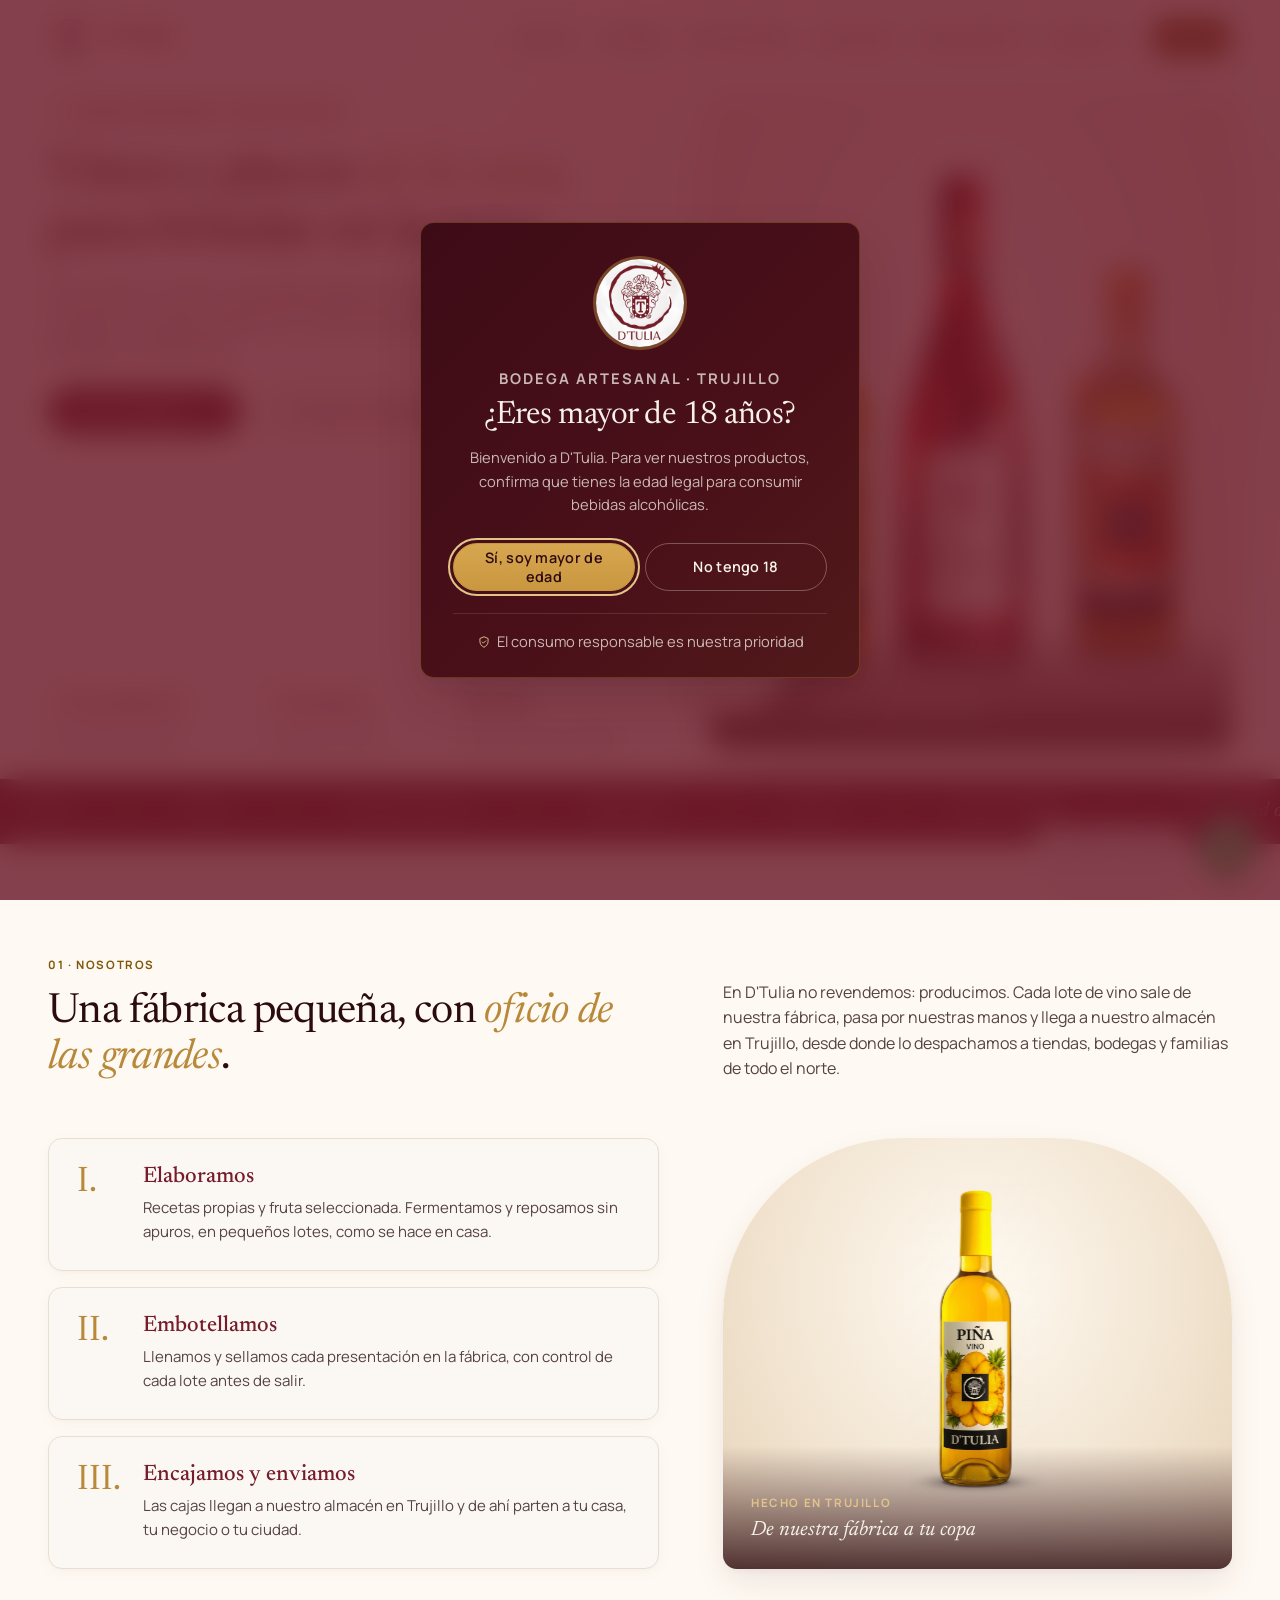
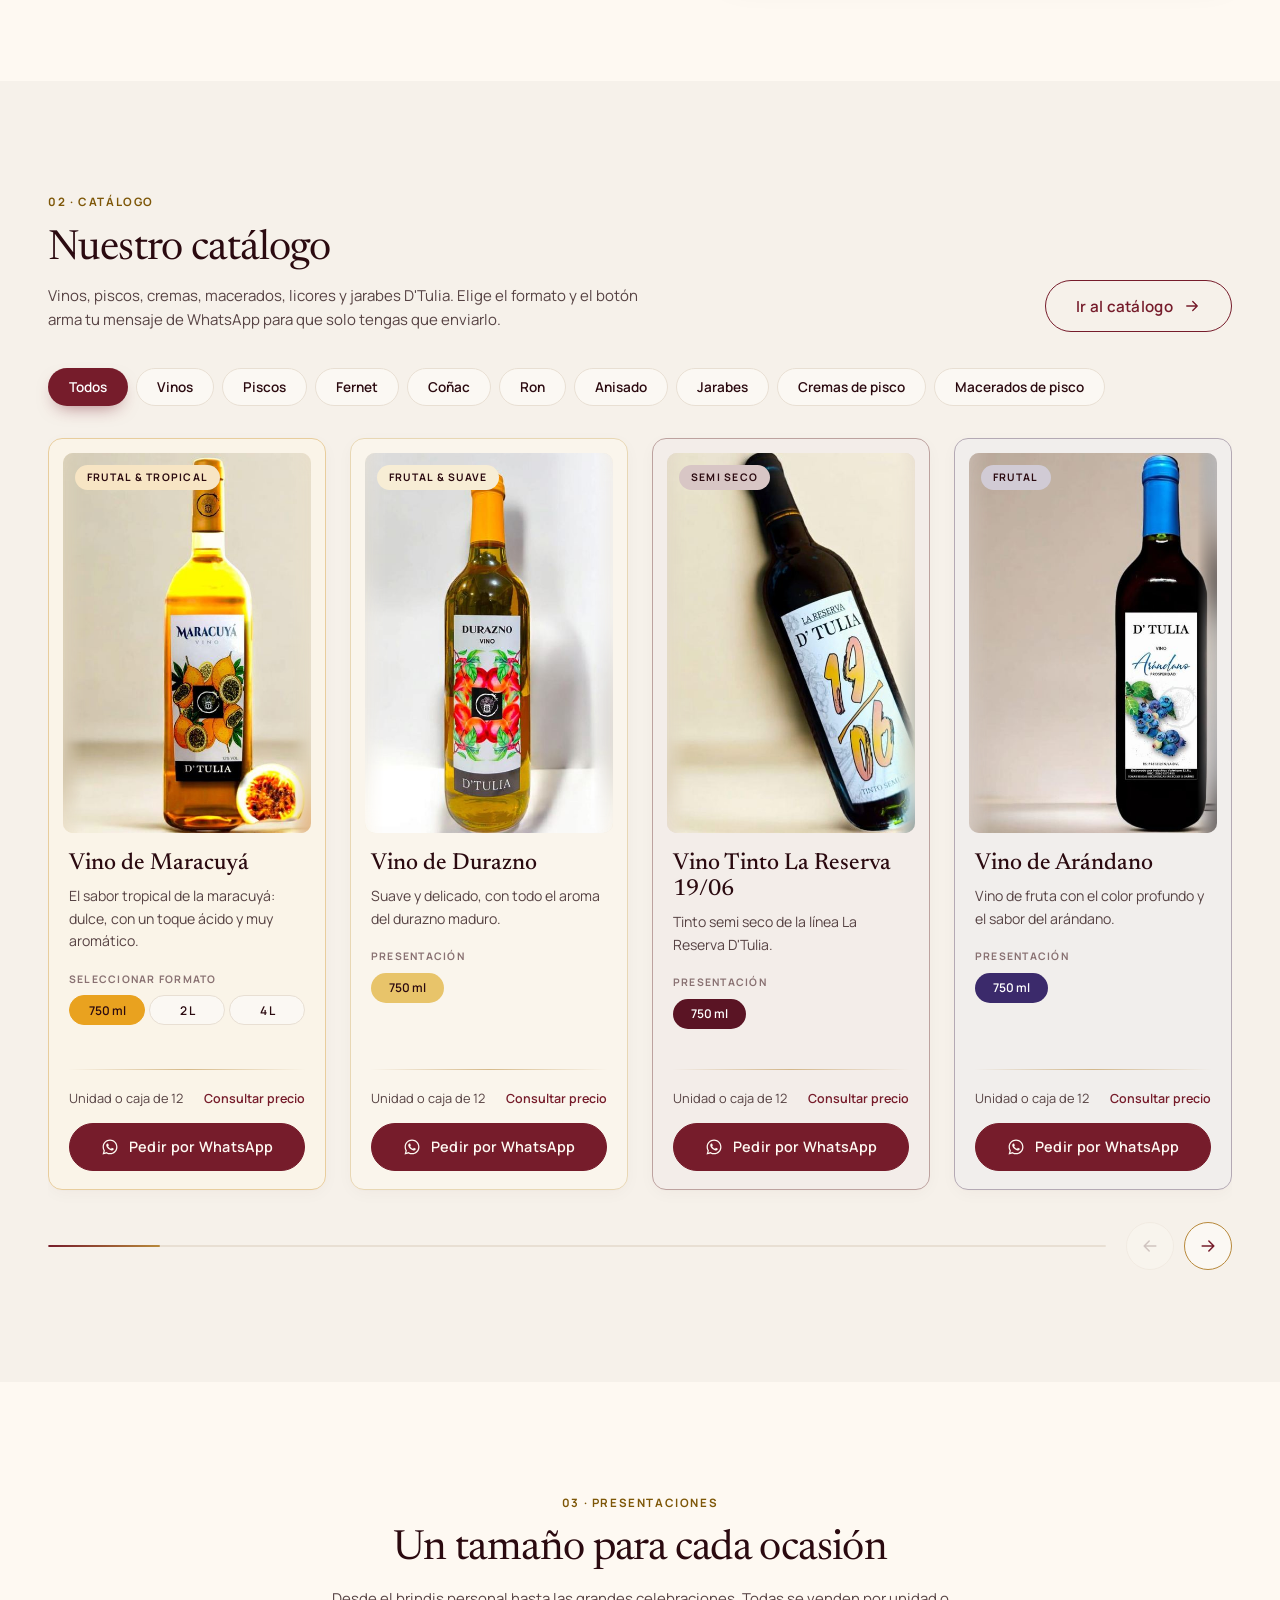
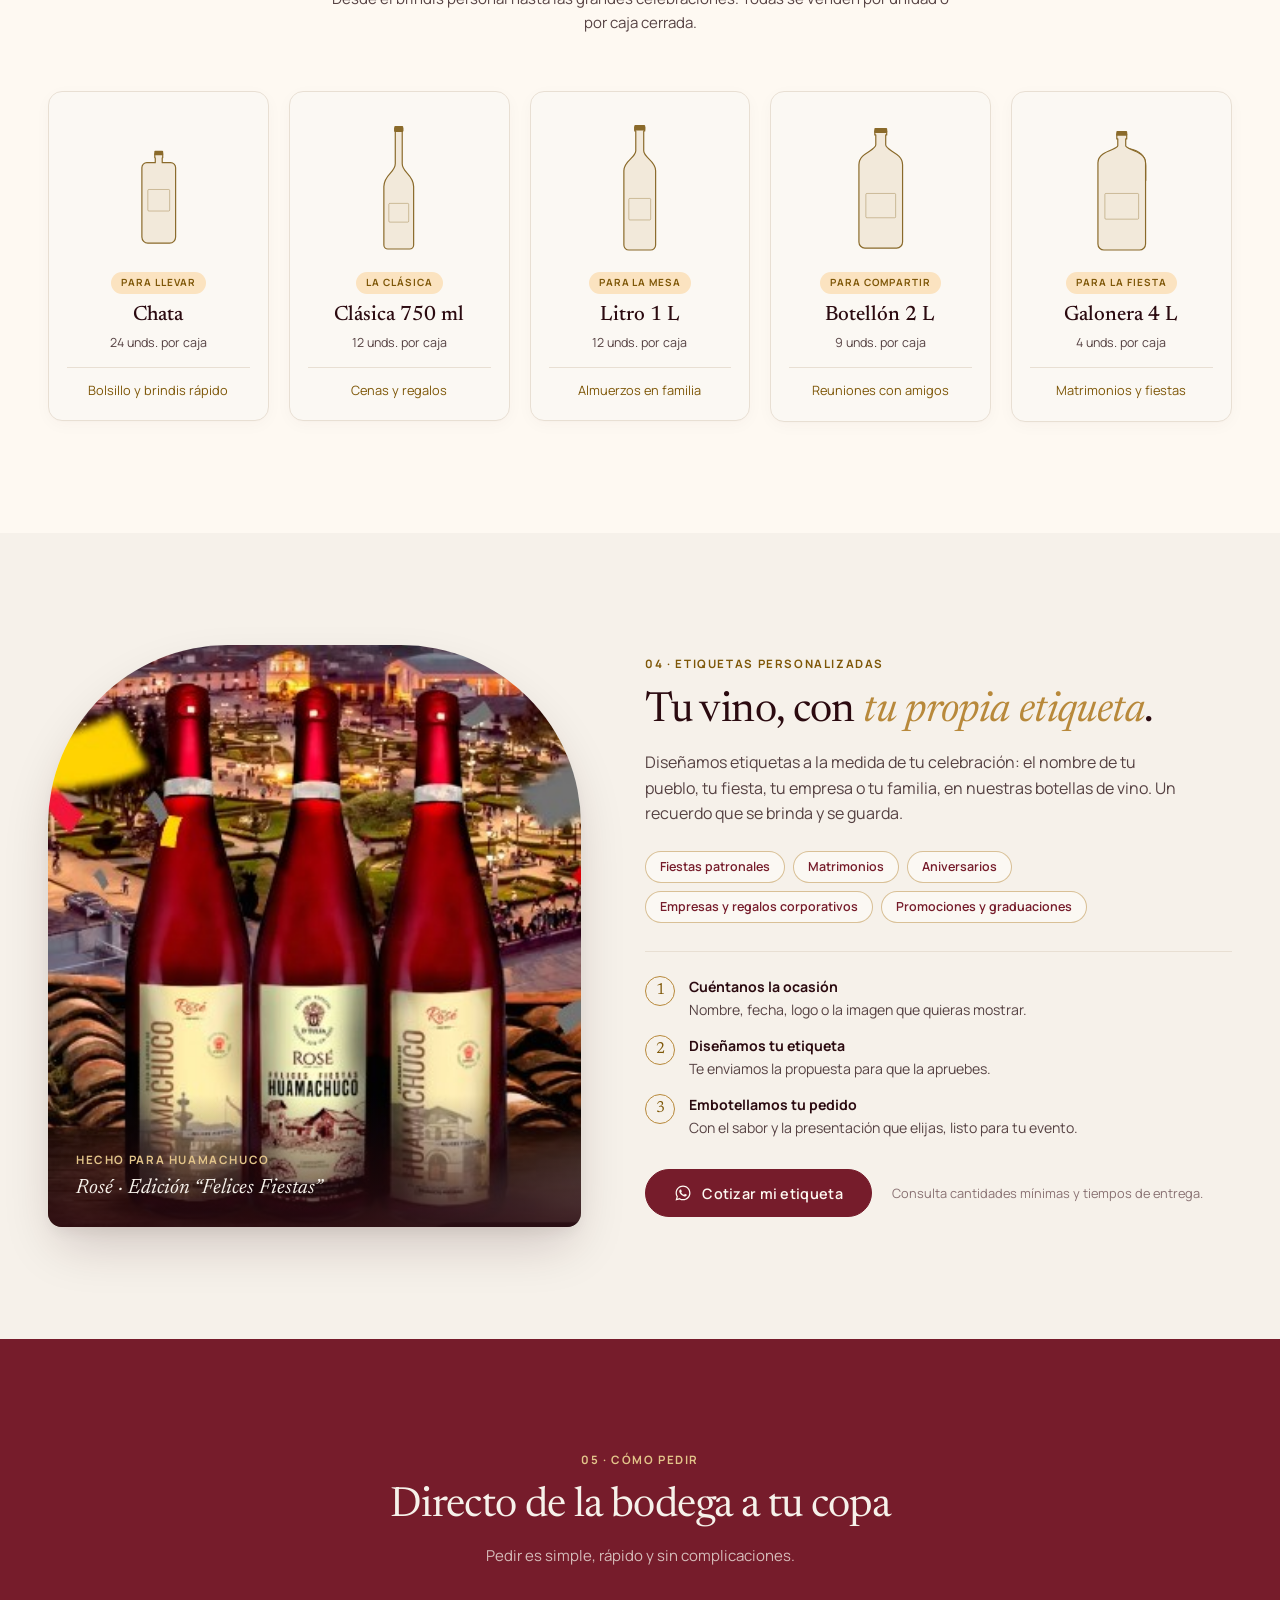
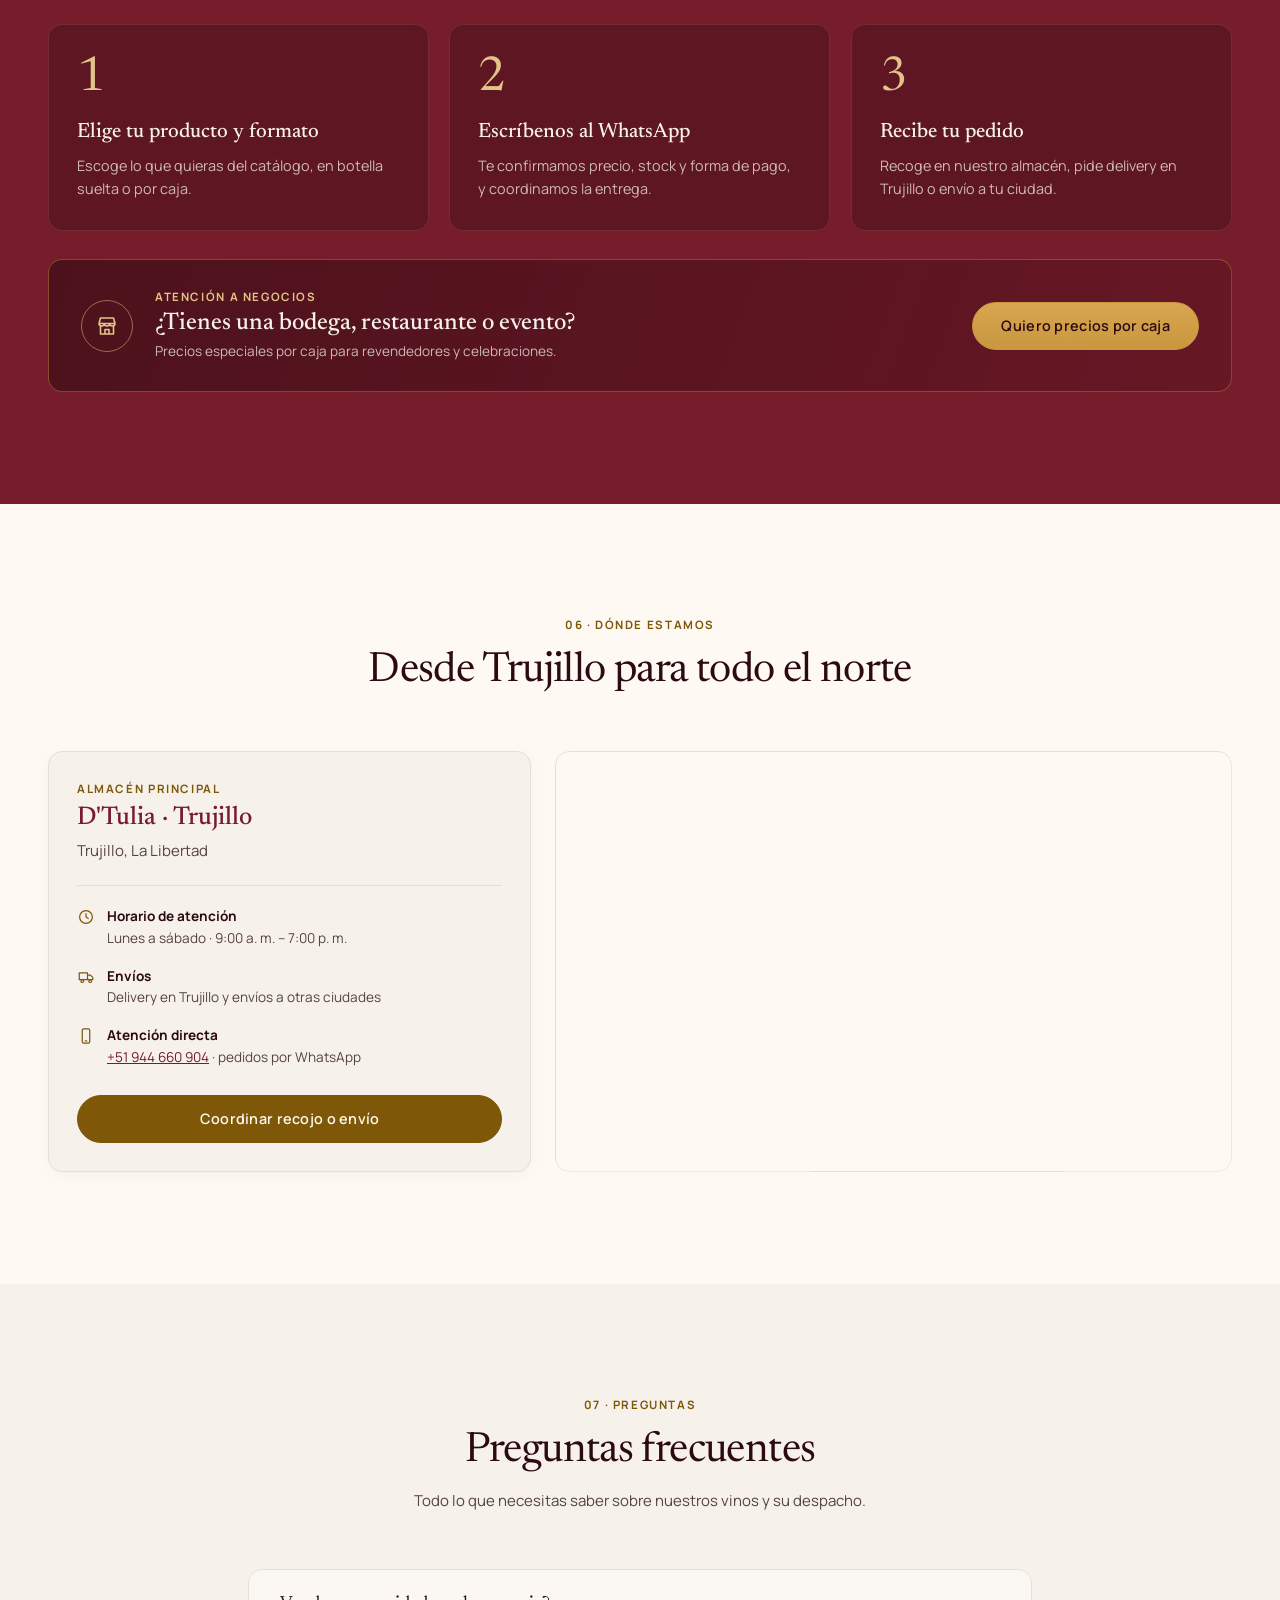
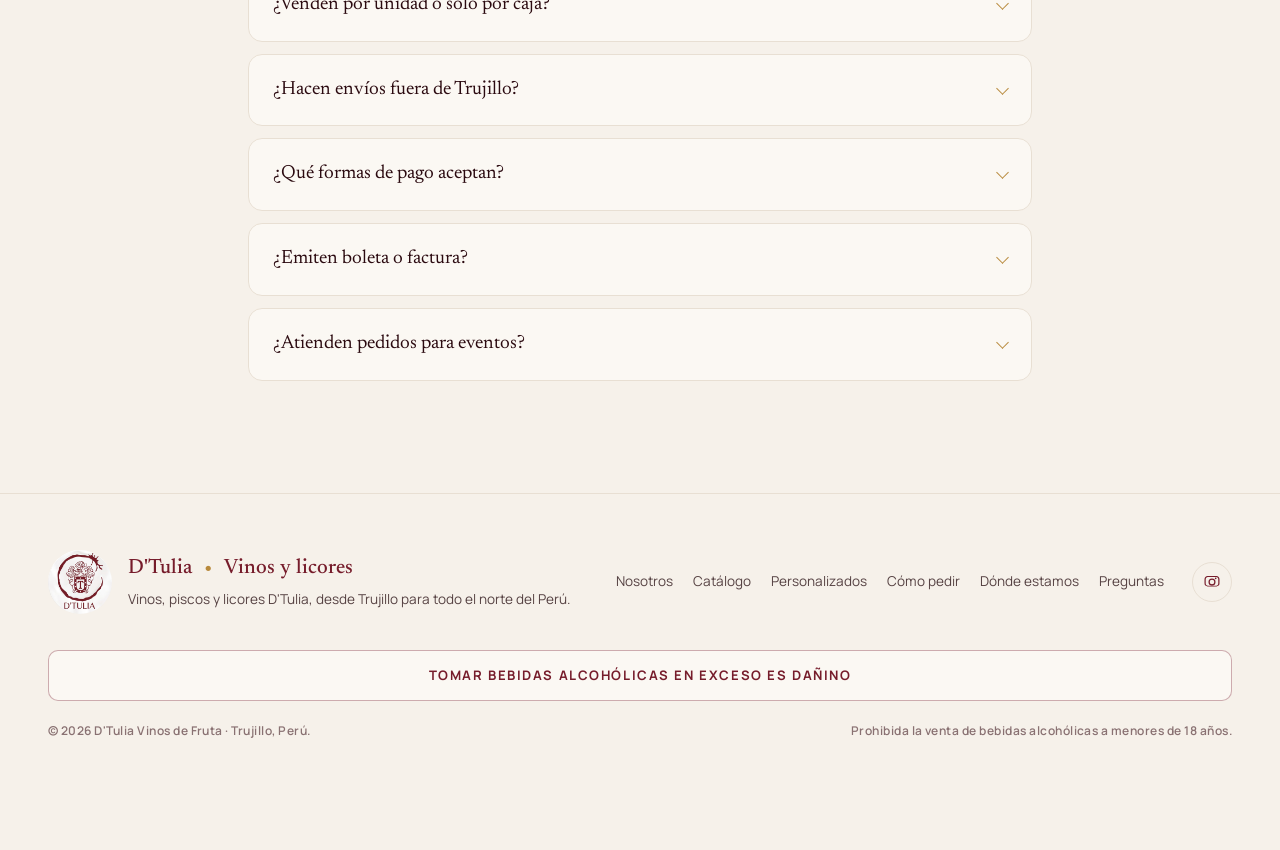
==== commit 8f7dc889: "Catálogo completo, rediseño de la portada y animaciones - Catálogo con 37 productos del PDF en 9 cat" ====
--- a/index.html
+++ b/index.html
@@ -3,14 +3,14 @@
 <head>
   <meta charset="utf-8">
   <meta name="viewport" content="width=device-width, initial-scale=1">
-  <title>D'Tulia · Vinos de fruta de producción propia en Trujillo</title>
-  <meta name="description" content="Vino Rosé, de Maracuyá, de Durazno y de Piña, elaborados y embotellados en Trujillo. Pide por unidad o por caja directamente por WhatsApp.">
+  <title>D'Tulia · Vinos, piscos y licores en Trujillo</title>
+  <meta name="description" content="Vinos, piscos, cremas y macerados de pisco, licores y jarabes D'Tulia desde Trujillo. Pide por unidad o por caja directamente por WhatsApp.">
   <meta name="theme-color" content="#fef9f2">
 
   <!-- Vista previa al compartir el enlace (WhatsApp, Facebook). Al publicar, usar la URL completa de la imagen -->
   <meta property="og:type" content="website">
-  <meta property="og:title" content="D'Tulia · Vinos de fruta de producción propia">
-  <meta property="og:description" content="Rosé, maracuyá, durazno y piña, hechos en Trujillo. Pide por WhatsApp.">
+  <meta property="og:title" content="D'Tulia · Vinos, piscos y licores">
+  <meta property="og:description" content="Vinos, piscos y licores D'Tulia desde Trujillo. Pide por WhatsApp.">
   <meta property="og:image" content="img/logo.jpg">
   <meta property="og:locale" content="es_PE">
 
@@ -25,6 +25,7 @@
   <script src="js/main.js" defer></script>
 </head>
 <body>
+  <div class="progreso-lectura" aria-hidden="true"></div>
 
   <!-- Aviso de mayoría de edad (Ley 28681) -->
   <div class="aviso-edad" id="aviso-edad" role="dialog" aria-modal="true" aria-labelledby="aviso-titulo" hidden>
@@ -32,7 +33,7 @@
       <img class="logo logo--aviso" src="img/logo.jpg" alt="D'Tulia" width="96" height="96">
       <p class="etiqueta etiqueta--oro">Bodega artesanal · Trujillo</p>
       <h2 id="aviso-titulo">¿Eres mayor de 18 años?</h2>
-      <p>Bienvenido a D'Tulia. Para ver nuestros vinos de fruta, confirma que tienes la edad legal para consumir bebidas alcohólicas.</p>
+      <p>Bienvenido a D'Tulia. Para ver nuestros productos, confirma que tienes la edad legal para consumir bebidas alcohólicas.</p>
       <div class="aviso-edad__botones">
         <button class="boton boton--oro" id="edad-si">Sí, soy mayor de edad</button>
         <button class="boton boton--fantasma-claro" id="edad-no">No tengo 18</button>
@@ -53,7 +54,7 @@
       </a>
       <nav class="menu" id="menu" aria-label="Principal">
         <a href="#nosotros">Nosotros</a>
-        <a href="#productos">Productos</a>
+        <a href="catalogo.html">Catálogo</a>
         <a href="#personalizadas">Personalizados</a>
         <a href="#como-pedir">Cómo pedir</a>
         <a href="#donde">Dónde estamos</a>
@@ -72,11 +73,14 @@
       <div class="contenedor portada__rejilla">
         <div class="portada__texto">
           <p class="pastilla"><span class="pastilla__punto"></span>Producción propia · Trujillo, Perú</p>
-          <h1>Vinos de fruta hechos <em>en casa</em>, para brindar en la tuya.</h1>
-          <p class="portada__bajada">Rosé, maracuyá, durazno y piña. Elaboramos, embotellamos y encajamos cada botella en nuestra propia fábrica, y de nuestro almacén en Trujillo van directo a tu mesa, tu bodega o tu celebración.</p>
+          <h1>
+            <span class="linea"><span>Vinos y piscos <em>de la casa</em>,</span></span>
+            <span class="linea"><span>para brindar en la tuya.</span></span>
+          </h1>
+          <p class="portada__bajada">Vinos, piscos, cremas y macerados de pisco, licores y jarabes para cócteles. De nuestro almacén en Trujillo van directo a tu mesa, tu bodega o tu celebración.</p>
           <div class="portada__acciones">
-            <a href="#productos" class="boton">
-              Ver los vinos
+            <a href="#productos" class="boton boton--flecha">
+              Ver el catálogo
               <svg class="icono" aria-hidden="true"><use href="#i-abajo"/></svg>
             </a>
             <a href="#" class="boton boton--fantasma" data-whatsapp>
@@ -85,8 +89,8 @@
             </a>
           </div>
           <ul class="portada__datos">
-            <li><strong>4 sabores</strong>Rosé, maracuyá, durazno y piña</li>
-            <li><strong>5 formatos</strong>Desde la chata hasta 4 litros</li>
+            <li><strong>+<span data-contar="35">35</span> productos</strong>Vinos, piscos y licores</li>
+            <li><strong><span data-contar="7">7</span> formatos</strong>De 250 ml a 4 litros</li>
             <li><strong>Envíos</strong>Delivery y otras ciudades</li>
           </ul>
         </div>
@@ -99,12 +103,12 @@
           </div>
           <figcaption class="portada__leyenda">
             <span class="etiqueta etiqueta--oro">Nuestra colección</span>
-            <em>Rosé, Maracuyá, Durazno &amp; Piña</em>
+            <em>Vinos, piscos &amp; licores</em>
           </figcaption>
           <div class="sello" aria-hidden="true">
             <span>Bodega</span>
             <strong>Trujillo</strong>
-            <em>100%</em>
+            <em><span data-contar="100">100</span>%</em>
             <span>artesanal</span>
           </div>
         </figure>
@@ -114,8 +118,8 @@
     <!-- Franja -->
     <div class="franja" aria-hidden="true">
       <div class="franja__pista">
-        <span>Rosé</span><span>Maracuyá</span><span>Durazno</span><span>Piña</span><span>Hecho en Trujillo</span><span>Por unidad o por caja</span>
-        <span>Rosé</span><span>Maracuyá</span><span>Durazno</span><span>Piña</span><span>Hecho en Trujillo</span><span>Por unidad o por caja</span>
+        <span>Vinos</span><span>Piscos</span><span>Cremas de pisco</span><span>Macerados</span><span>Licores</span><span>Desde Trujillo</span><span>Por unidad o por caja</span>
+        <span>Vinos</span><span>Piscos</span><span>Cremas de pisco</span><span>Macerados</span><span>Licores</span><span>Desde Trujillo</span><span>Por unidad o por caja</span>
       </div>
     </div>
 
@@ -131,21 +135,21 @@
         </div>
         <div class="nosotros">
           <ol class="pasos-fabrica">
-            <li class="revelar">
+            <li class="revelar revelar--tarjeta">
               <span class="pasos-fabrica__num">I.</span>
               <div>
                 <h3>Elaboramos</h3>
                 <p>Recetas propias y fruta seleccionada. Fermentamos y reposamos sin apuros, en pequeños lotes, como se hace en casa.</p>
               </div>
             </li>
-            <li class="revelar">
+            <li class="revelar revelar--tarjeta">
               <span class="pasos-fabrica__num">II.</span>
               <div>
                 <h3>Embotellamos</h3>
                 <p>Llenamos y sellamos cada presentación en la fábrica, con control de cada lote antes de salir.</p>
               </div>
             </li>
-            <li class="revelar">
+            <li class="revelar revelar--tarjeta">
               <span class="pasos-fabrica__num">III.</span>
               <div>
                 <h3>Encajamos y enviamos</h3>
@@ -153,7 +157,7 @@
               </div>
             </li>
           </ol>
-          <figure class="nosotros__vitrina revelar">
+          <figure class="nosotros__vitrina revelar revelar--imagen">
             <img src="img/productos/pina.jpg" alt="Vino de Piña D'Tulia" width="480" height="1200" loading="lazy">
             <figcaption>
               <span class="etiqueta etiqueta--oro">Hecho en Trujillo</span>
@@ -167,13 +171,32 @@
     <!-- Productos -->
     <section class="seccion seccion--papel" id="productos">
       <div class="contenedor">
-        <div class="cabeza-centro revelar">
-          <p class="etiqueta">02 · Productos</p>
-          <h2>Nuestra bodega</h2>
-          <p>Cuatro sabores nacidos de fruta de verdad. Elige el formato y el botón arma tu mensaje de WhatsApp para que solo tengas que enviarlo.</p>
-        </div>
-        <div class="filtros" id="filtros" role="tablist" aria-label="Filtrar por tipo"></div>
-        <div class="catalogo" id="catalogo"></div>
+        <div class="cabeza-catalogo revelar">
+          <div>
+            <p class="etiqueta">02 · Catálogo</p>
+            <h2>Nuestro catálogo</h2>
+            <p>Vinos, piscos, cremas, macerados, licores y jarabes D'Tulia. Elige el formato y el botón arma tu mensaje de WhatsApp para que solo tengas que enviarlo.</p>
+          </div>
+          <a href="catalogo.html" class="boton boton--llenar" id="ir-catalogo">
+            Ir al catálogo
+            <svg class="icono" aria-hidden="true"><use href="#i-derecha"/></svg>
+          </a>
+        </div>
+        <div class="filtros revelar" id="filtros" role="tablist" aria-label="Filtrar por categoría"></div>
+        <div class="carrusel" id="carrusel" role="region" aria-roledescription="carrusel" aria-label="Productos D'Tulia">
+          <div class="catalogo catalogo--carrusel" id="catalogo" tabindex="0"></div>
+        </div>
+        <div class="carrusel__controles">
+          <div class="carrusel__barra" aria-hidden="true"><span class="carrusel__avance"></span></div>
+          <div class="carrusel__flechas">
+            <button type="button" class="carrusel__flecha" data-direccion="-1" aria-label="Productos anteriores">
+              <svg class="icono" aria-hidden="true"><use href="#i-izquierda"/></svg>
+            </button>
+            <button type="button" class="carrusel__flecha" data-direccion="1" aria-label="Productos siguientes">
+              <svg class="icono" aria-hidden="true"><use href="#i-derecha"/></svg>
+            </button>
+          </div>
+        </div>
       </div>
     </section>
 
@@ -192,7 +215,7 @@
     <!-- Etiquetas personalizadas -->
     <section class="seccion seccion--papel" id="personalizadas">
       <div class="contenedor personalizadas">
-        <figure class="personalizadas__foto revelar">
+        <figure class="personalizadas__foto revelar revelar--imagen">
           <img src="img/etiquetas-huamachuco.jpg" alt="Vinos Rosé D'Tulia con etiquetas personalizadas por las fiestas de Huamachuco" width="332" height="362" loading="lazy">
           <figcaption>
             <span class="etiqueta etiqueta--oro">Hecho para Huamachuco</span>
@@ -236,20 +259,20 @@
         <div class="cabeza-centro revelar">
           <p class="etiqueta etiqueta--oro">05 · Cómo pedir</p>
           <h2>Directo de la bodega a tu copa</h2>
-          <p>Pedir tu vino es simple, rápido y sin complicaciones.</p>
+          <p>Pedir es simple, rápido y sin complicaciones.</p>
         </div>
         <ol class="pasos">
-          <li class="revelar">
+          <li class="revelar revelar--tarjeta">
             <span class="pasos__num">1</span>
-            <h3>Elige tu sabor y formato</h3>
-            <p>Escoge entre Rosé, Maracuyá, Durazno o Piña, en botella suelta o por caja.</p>
+            <h3>Elige tu producto y formato</h3>
+            <p>Escoge lo que quieras del catálogo, en botella suelta o por caja.</p>
           </li>
-          <li class="revelar">
+          <li class="revelar revelar--tarjeta">
             <span class="pasos__num">2</span>
             <h3>Escríbenos al WhatsApp</h3>
             <p>Te confirmamos precio, stock y forma de pago, y coordinamos la entrega.</p>
           </li>
-          <li class="revelar">
+          <li class="revelar revelar--tarjeta">
             <span class="pasos__num">3</span>
             <h3>Recibe tu pedido</h3>
             <p>Recoge en nuestro almacén, pide delivery en Trujillo o envío a tu ciudad.</p>
@@ -295,7 +318,7 @@
             </ul>
             <a href="#" class="boton boton--bronce boton--ancho" data-whatsapp data-mensaje="Hola D'Tulia, quiero coordinar el recojo o envío de un pedido.">Coordinar recojo o envío</a>
           </div>
-          <div class="donde__mapa revelar">
+          <div class="donde__mapa revelar revelar--imagen">
             <iframe id="mapa" title="Ubicación de D'Tulia en el mapa" loading="lazy" referrerpolicy="no-referrer-when-downgrade"></iframe>
           </div>
         </div>
@@ -342,14 +365,14 @@
         <div class="pie__marca">
           <img class="logo logo--pie" src="img/logo.jpg" alt="" width="64" height="64">
           <div>
-            <span class="marca">D'Tulia <span class="pie__punto">•</span> Vinos de fruta</span>
-            <p class="pie__lema">Vinos de fruta de producción propia, nacidos bajo el sol de Trujillo, Perú.</p>
+            <span class="marca">D'Tulia <span class="pie__punto">•</span> Vinos y licores</span>
+            <p class="pie__lema">Vinos, piscos y licores D'Tulia, desde Trujillo para todo el norte del Perú.</p>
           </div>
         </div>
         <div class="pie__derecha">
           <nav class="pie__menu" aria-label="Secciones">
             <a href="#nosotros">Nosotros</a>
-            <a href="#productos">Productos</a>
+            <a href="catalogo.html">Catálogo</a>
             <a href="#personalizadas">Personalizados</a>
             <a href="#como-pedir">Cómo pedir</a>
             <a href="#donde">Dónde estamos</a>
@@ -378,6 +401,9 @@
     <symbol id="i-instagram" viewBox="0 0 24 24"><path fill="currentColor" d="M12 7.3a4.7 4.7 0 1 0 0 9.4 4.7 4.7 0 0 0 0-9.4Zm0 7.75a3.05 3.05 0 1 1 0-6.1 3.05 3.05 0 0 1 0 6.1Zm4.9-8.97a1.1 1.1 0 1 0 0 2.2 1.1 1.1 0 0 0 0-2.2ZM21.95 8.1c-.05-1.1-.3-2.08-1.1-2.9-.8-.8-1.78-1.05-2.9-1.1C16.8 4.03 7.2 4.03 6.05 4.1c-1.1.05-2.08.3-2.9 1.1-.8.8-1.05 1.79-1.1 2.9-.07 1.15-.07 4.65 0 5.8.05 1.1.3 2.08 1.1 2.9.82.8 1.8 1.05 2.9 1.1 1.15.07 10.75.07 11.9 0 1.1-.05 2.08-.3 2.9-1.1.8-.82 1.05-1.8 1.1-2.9.07-1.15.07-4.64 0-5.8ZM20.1 15.4a2.4 2.4 0 0 1-1.35 1.35c-.94.37-3.16.29-4.2.29H9.45c-1.04 0-3.27.08-4.2-.29A2.4 2.4 0 0 1 3.9 15.4c-.37-.94-.29-3.16-.29-4.2s-.08-3.26.29-4.2A2.4 2.4 0 0 1 5.25 5.65c.94-.37 3.16-.29 4.2-.29h5.1c1.04 0 3.27-.08 4.2.29a2.4 2.4 0 0 1 1.35 1.35c.37.94.29 3.16.29 4.2s.08 3.26-.29 4.2Z"/></symbol>
     <symbol id="i-tiktok" viewBox="0 0 24 24"><path fill="currentColor" d="M16.6 5.82A4.28 4.28 0 0 1 15.54 3h-3.09v12.4a2.59 2.59 0 0 1-2.59 2.5 2.6 2.6 0 0 1-2.6-2.6c0-1.72 1.66-3.01 3.37-2.48V9.66c-3.45-.46-6.47 2.22-6.47 5.64 0 3.33 2.76 5.7 5.69 5.7 3.14 0 5.69-2.55 5.69-5.7V9.01a7.35 7.35 0 0 0 4.3 1.38V7.3s-1.88.09-3.24-1.48Z"/></symbol>
     <symbol id="i-abajo" viewBox="0 0 24 24"><path fill="none" stroke="currentColor" stroke-width="1.8" stroke-linecap="round" stroke-linejoin="round" d="M12 5v14m-6-6 6 6 6-6"/></symbol>
+    <symbol id="i-derecha" viewBox="0 0 24 24"><path fill="none" stroke="currentColor" stroke-width="1.8" stroke-linecap="round" stroke-linejoin="round" d="M5 12h14m-6-6 6 6-6 6"/></symbol>
+    <symbol id="i-izquierda" viewBox="0 0 24 24"><path fill="none" stroke="currentColor" stroke-width="1.8" stroke-linecap="round" stroke-linejoin="round" d="M19 12H5m6-6-6 6 6 6"/></symbol>
+    <symbol id="i-buscar" viewBox="0 0 24 24"><circle cx="11" cy="11" r="6.5" fill="none" stroke="currentColor" stroke-width="1.8"/><path fill="none" stroke="currentColor" stroke-width="1.8" stroke-linecap="round" d="m16 16 4.5 4.5"/></symbol>
     <symbol id="i-escudo" viewBox="0 0 24 24"><path fill="none" stroke="currentColor" stroke-width="1.6" stroke-linejoin="round" d="M12 3 5 6v5c0 4.4 3 8.3 7 10 4-1.7 7-5.6 7-10V6l-7-3Z"/><path fill="none" stroke="currentColor" stroke-width="1.6" stroke-linecap="round" stroke-linejoin="round" d="m9 12 2 2 4-4"/></symbol>
     <symbol id="i-reloj" viewBox="0 0 24 24"><circle cx="12" cy="12" r="8.5" fill="none" stroke="currentColor" stroke-width="1.6"/><path fill="none" stroke="currentColor" stroke-width="1.6" stroke-linecap="round" d="M12 7.5V12l3 2"/></symbol>
     <symbol id="i-camion" viewBox="0 0 24 24"><path fill="none" stroke="currentColor" stroke-width="1.6" stroke-linejoin="round" d="M3 6.5h11v9H3zM14 9.5h4l3 3v3h-7z"/><circle cx="7" cy="17.5" r="1.8" fill="var(--papel, #fff)" stroke="currentColor" stroke-width="1.6"/><circle cx="17.5" cy="17.5" r="1.8" fill="var(--papel, #fff)" stroke="currentColor" stroke-width="1.6"/></symbol>
--- a/css/estilos.css
+++ b/css/estilos.css
@@ -42,7 +42,9 @@
   --sombra-flotante: 0 24px 54px -10px rgba(43, 10, 16, .2), 0 8px 16px -2px rgba(43, 10, 16, .06);
   --gutter: 48px;
   --ancho: 1320px;
+  --alto-cabecera: 76px;
   --curva: cubic-bezier(.22, .8, .24, 1);
+  --salida: cubic-bezier(.16, 1, .3, 1);
 }
 
 *, *::before, *::after { box-sizing: border-box; }
@@ -94,6 +96,16 @@
   color: var(--bronce);
 }
 .etiqueta--oro { color: var(--oro-claro); }
+
+/* Solo para lectores de pantalla */
+.visualmente-oculto {
+  position: absolute;
+  width: 1px;
+  height: 1px;
+  overflow: hidden;
+  clip-path: inset(50%);
+  white-space: nowrap;
+}
 
 .pastilla {
   display: inline-flex;
@@ -119,6 +131,18 @@
   background: #25d366;
   box-shadow: 0 0 0 3px rgba(37, 211, 102, .2);
 }
+
+/* Los puntos laten: un anillo del mismo color crece y se desvanece */
+.pastilla__punto, .punto-vivo { position: relative; flex: none; }
+.pastilla__punto::after, .punto-vivo::after {
+  content: "";
+  position: absolute;
+  inset: 0;
+  border-radius: 50%;
+  background: inherit;
+  animation: latido 2.2s cubic-bezier(0, 0, .2, 1) infinite;
+}
+@keyframes latido { 75%, 100% { transform: scale(2.8); opacity: 0; } }
 
 .logo { border-radius: 50%; object-fit: cover; }
 
@@ -170,8 +194,26 @@
 .boton--pequeno { min-height: 38px; padding: 0 22px; font-size: .85rem; }
 .boton--ancho { width: 100%; }
 
-.boton--fantasma { background: transparent; border-color: var(--oro); color: var(--texto); }
-.boton--fantasma:hover { background: rgba(184, 137, 59, .08); border-color: var(--oro); box-shadow: none; }
+/* El relleno dorado entra de izquierda a derecha */
+.boton--fantasma {
+  --velo: rgba(184, 137, 59, .16);
+  background: linear-gradient(var(--velo), var(--velo)) left / 0 100% no-repeat;
+  border-color: var(--oro);
+  color: var(--texto);
+  transition: background-size .45s var(--salida), border-color .3s, color .3s, transform .25s var(--curva);
+}
+.boton--fantasma:hover {
+  background: linear-gradient(var(--velo), var(--velo)) left / 100% 100% no-repeat;
+  border-color: var(--bronce);
+  color: var(--vino-profundo);
+  box-shadow: none;
+}
+
+/* Botón con flecha: se eleva y la flecha rebota */
+.boton--flecha:hover { transform: translateY(-2px); box-shadow: 0 0 0 2px var(--oro-claro), 0 14px 28px -10px rgba(118, 28, 43, .55); }
+.boton--flecha:active { transform: translateY(0) scale(.98); }
+.boton--flecha:hover .icono { animation: rebote .9s ease-in-out infinite; }
+@keyframes rebote { 50% { transform: translateY(3px); } }
 
 .boton--bronce { background: var(--bronce); border-color: var(--bronce); color: var(--fondo); }
 .boton--bronce:hover { background: var(--bronce-oscuro); border-color: var(--bronce-oscuro); }
@@ -232,17 +274,41 @@
 .aviso-edad__nota .icono { width: 14px; height: 14px; color: var(--oro-claro); }
 
 /* --- Cabecera --- */
+/* Arriba de todo la cabecera es transparente; al bajar se vuelve de cristal */
 .cabecera {
   position: fixed;
   inset: 0 0 auto;
   z-index: 50;
+  background: rgba(254, 249, 242, 0);
+  transition: background .4s, box-shadow .4s, backdrop-filter .4s;
+}
+.cabecera--solida {
   background: rgba(254, 249, 242, .85);
   backdrop-filter: blur(12px);
   -webkit-backdrop-filter: blur(12px);
-  transition: box-shadow .3s;
-}
-.cabecera--solida { box-shadow: 0 4px 18px -2px rgba(74, 16, 25, .06), 0 1px 0 var(--borde); }
-.cabecera__fila { display: flex; align-items: center; gap: 32px; height: 76px; }
+  box-shadow: 0 4px 18px -2px rgba(74, 16, 25, .06), 0 1px 0 var(--borde);
+}
+
+/* Línea de progreso de lectura, en el borde superior de la ventana */
+.progreso-lectura {
+  position: fixed;
+  inset: 0 0 auto;
+  z-index: 60;
+  height: 3px;
+  background: linear-gradient(90deg, var(--vino), var(--oro));
+  transform: scaleX(var(--avance, 0));
+  transform-origin: left;
+  will-change: transform;
+  pointer-events: none;
+}
+
+/* Botón "Volver al inicio" de las páginas internas */
+.cabecera__volver { display: inline-flex; align-items: center; gap: 6px; white-space: nowrap; }
+.cabecera__volver .icono { width: 16px; height: 16px; transition: transform .3s var(--salida); }
+.cabecera__volver:hover .icono { transform: translate3d(-3px, 0, 0); }
+.menu a[aria-current="page"] { color: var(--vino); }
+.menu a[aria-current="page"]::after { transform: scaleX(1); }
+.cabecera__fila { display: flex; align-items: center; gap: 32px; height: var(--alto-cabecera); }
 .cabecera .marca { margin-right: auto; }
 .cabecera .logo { width: 44px; height: 44px; }
 
@@ -290,42 +356,72 @@
 .cabecera--abierta .menu-boton span:last-child { transform: translateY(-3.75px) rotate(-45deg); }
 
 /* --- Portada --- */
+/*
+ * La portada entra completa en la primera pantalla: arranca a 20px de la cabecera
+ * y la vitrina toma el alto que queda, sin pasarse del ancho de su columna.
+ */
 .portada {
-  padding: 140px 0 96px;
+  --aire: 20px;
+  --pie: 32px;
+  padding: calc(var(--alto-cabecera) + var(--aire)) 0 var(--pie);
   background: radial-gradient(ellipse at 80% 30%, rgba(184, 137, 59, .1), transparent 55%), var(--fondo);
 }
-.portada__rejilla { display: grid; grid-template-columns: 1.15fr 1fr; align-items: center; gap: 64px; }
-
+.portada__rejilla {
+  container-type: inline-size;
+  display: grid;
+  grid-template-columns: 1.15fr 1fr;
+  gap: 64px;
+}
+
+/* Texto arriba, cifras abajo: la línea de las cifras queda alineada con el pie de la vitrina */
+.portada__texto { display: flex; flex-direction: column; align-items: flex-start; }
+.portada .pastilla { margin-bottom: 18px; }
 .portada h1 {
   font-size: clamp(2.4rem, 4.2vw, 3.3rem);
-  line-height: 1.12;
+  line-height: 1.1;
   letter-spacing: -.02em;
 }
-.portada__bajada { max-width: 520px; margin-top: 22px; font-size: 1.05rem; line-height: 1.7; color: var(--suave); }
-.portada__acciones { display: flex; flex-wrap: wrap; gap: 14px; margin-top: 32px; }
+.portada__bajada { max-width: 520px; margin-top: 16px; font-size: 1.05rem; line-height: 1.65; color: var(--suave); }
+.portada__acciones { display: flex; flex-wrap: wrap; gap: 14px; margin: 26px 0 32px; }
 
 .portada__datos {
+  align-self: stretch;
   display: grid;
   grid-template-columns: repeat(3, 1fr);
-  margin: 40px 0 0;
-  padding: 24px 0 0;
+  margin: auto 0 0;
+  padding: 20px 0 0;
   list-style: none;
   border-top: 1px solid var(--borde);
 }
-.portada__datos li { padding: 0 20px; border-left: 1px solid var(--borde); font-size: .8rem; color: var(--suave); }
+.portada__datos li {
+  padding: 0 20px;
+  border-left: 1px solid var(--borde);
+  font-size: .8rem;
+  color: var(--suave);
+  transition: transform .35s var(--salida);
+}
 .portada__datos li:first-child { padding-left: 0; border-left: 0; }
+.portada__datos li:hover { transform: translateY(-3px); }
 .portada__datos strong {
   display: block;
   margin-bottom: 4px;
   font-family: var(--serif);
   font-size: 1.4rem;
   font-weight: 500;
+  font-variant-numeric: tabular-nums;
   color: var(--vino);
-}
+  transition: color .3s;
+}
+.portada__datos li:hover strong { color: var(--bronce); }
 
 .portada__vitrina {
   position: relative;
+  justify-self: end;
   margin: 0;
+  height: clamp(420px, calc(100vh - var(--alto-cabecera) - var(--aire) - var(--pie)), 760px);
+  height: clamp(420px, calc(100svh - var(--alto-cabecera) - var(--aire) - var(--pie)), 760px);
+  /* 100cqw es el ancho de la rejilla: la columna derecha es 1/2.15 de lo que queda sin el espacio */
+  max-height: calc((100cqw - 64px) / 2.15 * 1.25);
   aspect-ratio: 4 / 5;
   border-radius: var(--radio);
   background:
@@ -343,16 +439,26 @@
   -webkit-mask-composite: source-in;
   mask-image: linear-gradient(to bottom, #000 90%, transparent), linear-gradient(to right, transparent, #000 15%, #000 85%, transparent);
   mask-composite: intersect;
-}
-.portada__foto--centro { left: 50%; height: 80%; translate: -50% 0; z-index: 2; animation: flotar 6s ease-in-out infinite; }
-.portada__foto--izq { left: 4%; height: 66%; animation: flotar 7s ease-in-out -2s infinite; }
-.portada__foto--der { right: 4%; height: 66%; animation: flotar 8s ease-in-out -4s infinite; }
+  transition: translate .9s var(--salida);
+}
+/* --px y --py (de -1 a 1) los pone main.js según el mouse: la botella del frente se mueve más */
+.portada__foto { will-change: transform, translate; }
+.portada__foto--centro {
+  left: 50%;
+  height: 80%;
+  translate: calc(-50% + var(--px, 0) * 14px) calc(var(--py, 0) * 8px);
+  z-index: 2;
+  animation: flotar 6s ease-in-out infinite;
+}
+.portada__foto--izq { left: 4%; height: 66%; translate: calc(var(--px, 0) * 6px) calc(var(--py, 0) * 4px); animation: flotar 7s ease-in-out -2s infinite; }
+.portada__foto--der { right: 4%; height: 66%; translate: calc(var(--px, 0) * 6px) calc(var(--py, 0) * 4px); animation: flotar 8s ease-in-out -4s infinite; }
 
 .portada__leyenda {
   position: absolute;
   left: 0; right: 0; bottom: 0;
   z-index: 3;
-  padding: 48px 28px 22px;
+  /* A la izquierda deja sitio al sello, que se monta sobre la esquina */
+  padding: 48px 24px 22px 100px;
   border-radius: 0 0 var(--radio) var(--radio);
   background: linear-gradient(to top, rgba(43, 10, 16, .82), transparent);
   color: var(--crema);
@@ -377,8 +483,11 @@
   line-height: 1.1;
   color: var(--vino);
   transform: rotate(-8deg);
-}
-.sello span { font-size: .55rem; font-weight: 700; letter-spacing: .16em; text-transform: uppercase; color: var(--bronce); }
+  /* --giro lo pone main.js según el scroll: el sello gira despacio al bajar */
+  rotate: calc(var(--giro, 0) * 1deg);
+  will-change: transform, rotate;
+}
+.sello > span { font-size: .55rem; font-weight: 700; letter-spacing: .16em; text-transform: uppercase; color: var(--bronce); }
 .sello strong { font-family: var(--serif); font-size: .8rem; font-weight: 500; letter-spacing: .08em; text-transform: uppercase; }
 .sello em { font-family: var(--serif); font-size: 1.6rem; }
 
@@ -386,6 +495,36 @@
   0%, 100% { transform: translateY(0); }
   50% { transform: translateY(-10px); }
 }
+
+/*
+ * Entrada: el título emerge de su máscara y se enfoca línea por línea, el resto sube
+ * en cascada, la vitrina se asienta y el sello entra con un rebote elástico.
+ */
+.portada__texto > * { animation: subir .6s var(--salida) both; }
+.portada__texto > :nth-child(3) { animation-delay: .35s; }
+.portada__texto > :nth-child(4) { animation-delay: .45s; }
+.portada__texto > :nth-child(5) { animation-delay: .55s; }
+.portada h1 { animation: none; }
+.portada h1 .linea {
+  display: block;
+  overflow: hidden;
+  /* Holgura para que la máscara no corte la cola de la "p" y la "y" */
+  padding-bottom: .12em;
+  margin-bottom: -.12em;
+}
+.portada h1 .linea > span { display: inline-block; animation: emerger 1.1s cubic-bezier(.22, 1, .36, 1) .1s both; will-change: transform, filter; }
+.portada h1 .linea + .linea > span { animation-delay: .22s; }
+.portada__vitrina { animation: asentar .9s var(--salida) .15s both; }
+.sello { animation: sellar 1.3s cubic-bezier(.34, 1.56, .64, 1) .7s both; }
+
+/* Mientras el aviso de edad está abierto, la portada espera para no animarse a escondidas */
+.sin-scroll .portada,
+.sin-scroll .portada * { animation-play-state: paused; }
+
+@keyframes subir { from { opacity: 0; transform: translate3d(0, 20px, 0); } }
+@keyframes emerger { from { transform: translate3d(0, 100%, 0); filter: blur(8px); } }
+@keyframes asentar { from { opacity: 0; transform: scale(.96); } }
+@keyframes sellar { from { opacity: 0; transform: scale(.6) rotate(-60deg); } }
 
 /* --- Franja --- */
 .franja { overflow: hidden; padding: 16px 0; background: var(--vino); color: var(--crema); }
@@ -457,21 +596,167 @@
 .nosotros__vitrina .etiqueta { display: block; margin-bottom: 2px; }
 .nosotros__vitrina em { font-family: var(--serif); font-size: 1.3rem; }
 
-/* --- Filtros y catálogo --- */
-.filtros { display: flex; flex-wrap: wrap; justify-content: center; gap: 8px; margin-bottom: 36px; }
+/* --- Cabecera del catálogo: título a la izquierda, botón a la derecha --- */
+.cabeza-catalogo {
+  display: flex;
+  flex-wrap: wrap;
+  align-items: flex-end;
+  justify-content: space-between;
+  gap: 24px 48px;
+  margin-bottom: 36px;
+}
+.cabeza-catalogo > div { max-width: 620px; }
+.cabeza-catalogo h2 { margin-bottom: 12px; }
+.cabeza-catalogo > div > p:last-child { color: var(--suave); }
+
+/* Botón que se llena de vino de izquierda a derecha; la flecha avanza */
+.boton--llenar {
+  position: relative;
+  overflow: hidden;
+  isolation: isolate;
+  background: transparent;
+  color: var(--vino);
+  min-height: 52px;
+  padding: 0 30px;
+  font-size: .95rem;
+}
+.boton--llenar::before {
+  content: "";
+  position: absolute;
+  inset: 0;
+  z-index: -1;
+  background: var(--vino);
+  transform: scaleX(0);
+  transform-origin: left;
+  transition: transform .5s var(--salida);
+}
+.boton--llenar:hover { background: transparent; color: var(--fondo); box-shadow: 0 14px 28px -12px rgba(118, 28, 43, .6); }
+.boton--llenar:hover::before { transform: scaleX(1); }
+.boton--llenar .icono { transition: transform .4s var(--salida); }
+.boton--llenar:hover .icono { transform: translate3d(5px, 0, 0); }
+
+/* --- Filtros: la píldora de color se desliza hasta la categoría elegida --- */
+.filtros { position: relative; display: flex; flex-wrap: wrap; gap: 8px; margin-bottom: 32px; }
 .filtros[hidden] { display: none; }
 .filtros button {
+  position: relative;
+  z-index: 1;
   min-height: 38px;
   padding: 0 20px;
   border: 1px solid var(--borde);
   border-radius: 999px;
   background: var(--papel);
+  color: var(--texto);
   font: 600 .85rem var(--sans);
   cursor: pointer;
-}
-.filtros button[aria-selected="true"] { background: var(--vino); border-color: var(--vino); color: var(--blanco); }
+  transition: color .35s, border-color .35s, background .35s;
+}
+.filtros button:hover { border-color: var(--oro); }
+.filtros button[aria-selected="true"] { background: transparent; border-color: transparent; color: var(--blanco); }
+.filtros__indicador {
+  position: absolute;
+  top: 0;
+  left: 0;
+  border-radius: 999px;
+  background: var(--vino);
+  box-shadow: 0 8px 18px -8px rgba(118, 28, 43, .6);
+  transition: transform .5s var(--salida), width .5s var(--salida), height .5s var(--salida);
+  will-change: transform, width;
+  pointer-events: none;
+}
+/* Sin JS de indicador (antes de medir), el botón activo se pinta solo */
+.filtros:not(.filtros--medidos) button[aria-selected="true"] { background: var(--vino); }
 
 .catalogo { display: grid; grid-template-columns: repeat(4, 1fr); gap: 24px; }
+
+/* --- Carrusel de una fila: se desliza con el dedo de forma nativa (scroll + snap) --- */
+.carrusel { position: relative; }
+.catalogo--carrusel {
+  --visibles: 4;
+  display: flex;
+  gap: 24px;
+  /* Aire arriba y abajo para que la elevación y la sombra del hover no se corten */
+  margin: -14px 0;
+  padding: 14px 0;
+  overflow-x: auto;
+  overscroll-behavior-x: contain;
+  scroll-snap-type: x mandatory;
+  scrollbar-width: none;
+}
+.catalogo--carrusel::-webkit-scrollbar { display: none; }
+.catalogo--carrusel > .tarjeta { flex: 0 0 calc((100% - (var(--visibles) - 1) * 24px) / var(--visibles)); scroll-snap-align: start; }
+.catalogo--arrastrando { scroll-snap-type: none; cursor: grabbing; user-select: none; }
+.catalogo--arrastrando .tarjeta { pointer-events: none; }
+
+.carrusel__controles { display: flex; align-items: center; gap: 20px; margin-top: 32px; }
+.carrusel__barra { position: relative; flex: 1; height: 2px; overflow: hidden; border-radius: 2px; background: var(--borde); }
+.carrusel__avance {
+  position: absolute;
+  inset: 0 auto 0 0;
+  width: var(--ancho-avance, 25%);
+  border-radius: inherit;
+  background: linear-gradient(90deg, var(--vino), var(--oro));
+  transform: translate3d(var(--paso-avance, 0%), 0, 0);
+  transition: transform .45s var(--salida), width .45s var(--salida);
+  will-change: transform;
+}
+.carrusel__flechas { display: flex; gap: 10px; }
+.carrusel__flecha {
+  display: grid;
+  place-items: center;
+  width: 48px;
+  height: 48px;
+  padding: 0;
+  border: 1px solid var(--oro);
+  border-radius: 50%;
+  background: var(--papel);
+  color: var(--vino);
+  cursor: pointer;
+  transition: background .3s, color .3s, border-color .3s, transform .2s var(--salida), opacity .3s;
+}
+.carrusel__flecha:hover { background: var(--vino); border-color: var(--vino); color: var(--fondo); }
+.carrusel__flecha:active { transform: scale(.9); }
+.carrusel__flecha:disabled { opacity: .35; cursor: default; background: var(--papel); border-color: var(--borde); color: var(--tenue); }
+.carrusel__flecha .icono { width: 20px; height: 20px; }
+
+/* Al cambiar de categoría las tarjetas salen y vuelven a entrar */
+.catalogo--saliendo > .tarjeta { opacity: 0; transform: translate3d(0, 12px, 0) scale(.96); transition: opacity .25s, transform .25s var(--curva); }
+.tarjeta--entrando { animation: entrar-tarjeta .55s var(--salida) both; animation-delay: calc(var(--orden, 0) * 70ms); }
+@keyframes entrar-tarjeta { from { opacity: 0; transform: translate3d(0, 16px, 0) scale(.96); } }
+
+/* --- Página de catálogo completo --- */
+.pagina-catalogo { padding: calc(var(--alto-cabecera) + 48px) 0 112px; }
+.pagina-catalogo h1 { font-size: clamp(2.4rem, 4.6vw, 3.6rem); margin-bottom: 14px; }
+.pagina-catalogo__intro { max-width: 620px; margin-bottom: 36px; color: var(--suave); }
+.herramientas {
+  display: flex;
+  flex-wrap: wrap;
+  align-items: center;
+  justify-content: space-between;
+  gap: 16px 24px;
+  margin-bottom: 24px;
+}
+.buscador { position: relative; flex: 1 1 340px; max-width: 460px; }
+.buscador .icono { position: absolute; left: 18px; top: 50%; translate: 0 -50%; color: var(--tenue); pointer-events: none; }
+.buscador input {
+  width: 100%;
+  min-height: 52px;
+  padding: 0 20px 0 48px;
+  border: 1px solid var(--borde);
+  border-radius: 999px;
+  background: var(--papel);
+  color: var(--texto);
+  font: 500 .95rem var(--sans);
+  transition: border-color .3s, box-shadow .3s;
+}
+.buscador input::placeholder { color: var(--tenue); }
+.buscador input:focus { outline: none; border-color: var(--oro); box-shadow: 0 0 0 4px rgba(184, 137, 59, .15); }
+.contador { font-size: .9rem; color: var(--suave); }
+.contador strong { font-family: var(--serif); font-size: 1.25rem; font-weight: 500; color: var(--vino); }
+.sin-resultados { padding: 64px 20px; text-align: center; color: var(--suave); }
+.sin-resultados[hidden] { display: none; }
+.sin-resultados h2 { margin-bottom: 10px; font-size: 1.8rem; color: var(--vino-profundo); }
+.sin-resultados .boton { margin-top: 20px; }
 
 .tarjeta {
   --acento: var(--vino);
@@ -482,10 +767,15 @@
   border-radius: var(--radio);
   background: color-mix(in srgb, var(--acento) 5%, var(--papel));
   box-shadow: var(--sombra);
-  transition: transform .4s var(--curva), box-shadow .4s var(--curva);
+  transition: transform .6s var(--salida), box-shadow .6s var(--salida), border-color .6s;
 }
 .tarjeta[hidden] { display: none; }
-.tarjeta:hover { transform: translateY(-4px); box-shadow: var(--sombra-alta); }
+/* Hover: se eleva, el borde se ilumina en dorado y la botella se acerca despacio */
+.tarjeta:hover {
+  transform: translate3d(0, -8px, 0);
+  border-color: color-mix(in srgb, var(--oro) 70%, var(--acento));
+  box-shadow: 0 0 0 1px rgba(184, 137, 59, .35), 0 22px 44px -16px rgba(74, 16, 25, .3), 0 0 32px -8px rgba(184, 137, 59, .35);
+}
 
 .tarjeta__escena {
   position: relative;
@@ -513,17 +803,39 @@
   text-transform: uppercase;
   color: var(--vino-profundo);
 }
+/* Foto completa de la botella; a los lados, la misma foto desenfocada rellena el espacio */
+.tarjeta__escena--foto { place-items: stretch center; height: 380px; padding: 0; }
+.tarjeta__escena--foto::before {
+  content: "";
+  position: absolute;
+  inset: -24px;
+  background: var(--foto, none) center / cover;
+  filter: blur(22px);
+  opacity: .85;
+}
 .tarjeta__foto {
-  height: 250px;
+  position: relative;
+  height: 100%;
   width: auto;
-  mix-blend-mode: multiply;
-  -webkit-mask-image: linear-gradient(to bottom, #000 90%, transparent), linear-gradient(to right, transparent, #000 15%, #000 85%, transparent);
-  -webkit-mask-composite: source-in;
-  mask-image: linear-gradient(to bottom, #000 90%, transparent), linear-gradient(to right, transparent, #000 15%, #000 85%, transparent);
-  mask-composite: intersect;
-  transition: transform .5s var(--curva);
-}
-.tarjeta:hover .tarjeta__foto { transform: translateY(-6px) scale(1.03); }
+  aspect-ratio: 2 / 3;
+  object-fit: cover;
+  -webkit-mask-image: linear-gradient(to right, transparent, #000 8%, #000 92%, transparent);
+  mask-image: linear-gradient(to right, transparent, #000 8%, #000 92%, transparent);
+  transition: opacity .16s, transform 1.4s var(--salida);
+}
+.tarjeta__escena--cambiando .tarjeta__foto { opacity: 0; }
+.tarjeta:hover .tarjeta__foto { transform: scale(1.07); }
+/* Destello diagonal que cruza la foto al pasar el mouse */
+.tarjeta__escena::after {
+  content: "";
+  position: absolute;
+  inset: 0;
+  z-index: 1;
+  background: linear-gradient(115deg, transparent 35%, rgba(255, 250, 240, .5) 50%, transparent 65%);
+  transform: translate3d(-110%, 0, 0);
+  pointer-events: none;
+}
+.tarjeta:hover .tarjeta__escena::after { transform: translate3d(110%, 0, 0); transition: transform 1s var(--salida); }
 
 .tarjeta__botella { width: 100px; transition: opacity .16s, transform .3s var(--curva); }
 .tarjeta__botella--cambiando { opacity: 0; transform: translateY(8px) scale(.96); }
@@ -556,6 +868,17 @@
 }
 .tarjeta__tamanos button:hover { border-color: var(--acento); }
 .tarjeta__tamanos button[aria-checked="true"] { background: var(--acento); border-color: var(--acento); color: var(--sobre-acento); }
+.tarjeta__unica {
+  justify-self: start;
+  display: grid;
+  place-items: center;
+  min-height: 30px;
+  padding: 0 18px;
+  border-radius: 999px;
+  background: var(--acento);
+  color: var(--sobre-acento);
+  font: 600 .75rem var(--sans);
+}
 
 .tarjeta__pie {
   display: flex;
@@ -873,14 +1196,39 @@
 .whatsapp-flotante:hover .whatsapp-flotante__boton { transform: scale(1.08); }
 .whatsapp-flotante__boton svg { width: 30px; height: 30px; }
 
-/* --- Aparición al hacer scroll --- */
-.revelar { opacity: 0; transform: translateY(24px); transition: opacity .8s var(--curva), transform .8s var(--curva); }
-.revelar--visible { opacity: 1; transform: none; }
+/*
+ * --- Aparición al hacer scroll ---
+ * .revelar           títulos y bloques: suben y pasan de borrosos a nítidos
+ * .revelar--tarjeta  tarjetas y pasos: crecen desde 0.94, en cascada (main.js pone --retraso)
+ * .revelar--imagen   la máscara se abre y la foto se aleja de 1.12 a 1
+ * Al terminar, main.js quita estas clases y cada elemento recupera sus propias transiciones.
+ */
+.revelar {
+  opacity: 0;
+  transform: translate3d(0, 40px, 0);
+  filter: blur(6px);
+  transition: opacity .8s var(--salida), transform .8s var(--salida), filter .8s var(--salida);
+  transition-delay: var(--retraso, 0s);
+  will-change: transform, opacity;
+}
+.revelar--tarjeta { transform: translate3d(0, 28px, 0) scale(.94); filter: none; }
+.revelar--imagen {
+  transform: none;
+  filter: none;
+  clip-path: inset(14% 10% 14% 10% round var(--radio));
+  transition: opacity .9s var(--salida), clip-path 1.3s var(--salida);
+  transition-delay: var(--retraso, 0s);
+}
+.revelar--imagen img { transform: scale(1.12); transition: transform 1.8s var(--salida); }
+.revelar--visible { opacity: 1; transform: none; filter: none; }
+.revelar--imagen.revelar--visible { clip-path: inset(0 0 0 0 round var(--radio)); }
+.revelar--imagen.revelar--visible img { transform: none; }
 
 /* --- Responsive --- */
 @media (max-width: 1180px) {
   :root { --gutter: 32px; }
   .catalogo { grid-template-columns: repeat(2, 1fr); }
+  .catalogo--carrusel { --visibles: 2; }
   .presentaciones { grid-template-columns: repeat(3, 1fr); }
 }
 
@@ -888,8 +1236,11 @@
   .portada__rejilla, .nosotros, .donde, .cabeza-partida, .personalizadas { grid-template-columns: 1fr; }
   .personalizadas { gap: 40px; }
   .personalizadas__foto { max-width: 440px; width: 100%; margin: 0 auto; }
-  .portada__vitrina { max-width: 480px; width: 100%; margin: 0 auto; }
+  /* En una columna la vitrina vuelve a medirse por su ancho */
+  .portada { --pie: 64px; }
+  .portada__vitrina { justify-self: center; width: 100%; max-width: 480px; height: auto; max-height: none; }
   .sello { left: -12px; }
+  .portada__leyenda { padding-left: 116px; }
   .pasos { grid-template-columns: 1fr; }
   .mayoristas { flex-wrap: wrap; }
   .nosotros__vitrina { min-height: 380px; }
@@ -898,12 +1249,28 @@
 @media (max-width: 760px) {
   :root { --gutter: 20px; }
   .seccion { padding: 80px 0; }
-  .portada { padding: 112px 0 64px; }
+  .portada { --pie: 56px; }
   .portada__datos li { padding: 0 10px; font-size: .75rem; }
   .portada__datos strong { font-size: 1.12rem; white-space: nowrap; }
   .cabecera__cta { display: none; }
 
   .catalogo { grid-template-columns: 1fr; }
+  /* En celular se asoma la siguiente tarjeta para invitar a deslizar */
+  .catalogo--carrusel { gap: 16px; }
+  .catalogo--carrusel > .tarjeta { flex-basis: 86%; }
+  .carrusel__flechas { display: none; }
+  .cabeza-catalogo .boton { width: 100%; }
+  /* Las categorías van en una sola fila que se desliza con el dedo, de borde a borde */
+  .filtros {
+    flex-wrap: nowrap;
+    overflow-x: auto;
+    margin-inline: calc(-1 * var(--gutter));
+    padding: 2px var(--gutter);
+    scrollbar-width: none;
+  }
+  .filtros::-webkit-scrollbar { display: none; }
+  .filtros button { flex: none; }
+  .cabecera__volver .cabecera__volver-largo { display: none; }
   .presentaciones { grid-template-columns: repeat(2, 1fr); gap: 12px; }
   .aviso-edad__botones { grid-template-columns: 1fr; }
   .mayoristas { padding: 24px; }
@@ -917,7 +1284,7 @@
   .cabecera__fila { gap: 16px; }
   .menu {
     position: absolute;
-    top: 76px;
+    top: var(--alto-cabecera);
     left: 0;
     right: 0;
     flex-direction: column;
@@ -939,5 +1306,6 @@
 @media (prefers-reduced-motion: reduce) {
   html { scroll-behavior: auto; }
   *, *::before, *::after { animation: none !important; transition: none !important; }
-  .revelar { opacity: 1; transform: none; }
-}
+  .revelar, .revelar img { opacity: 1; transform: none; filter: none; clip-path: none; }
+  .sello { rotate: none; }
+}
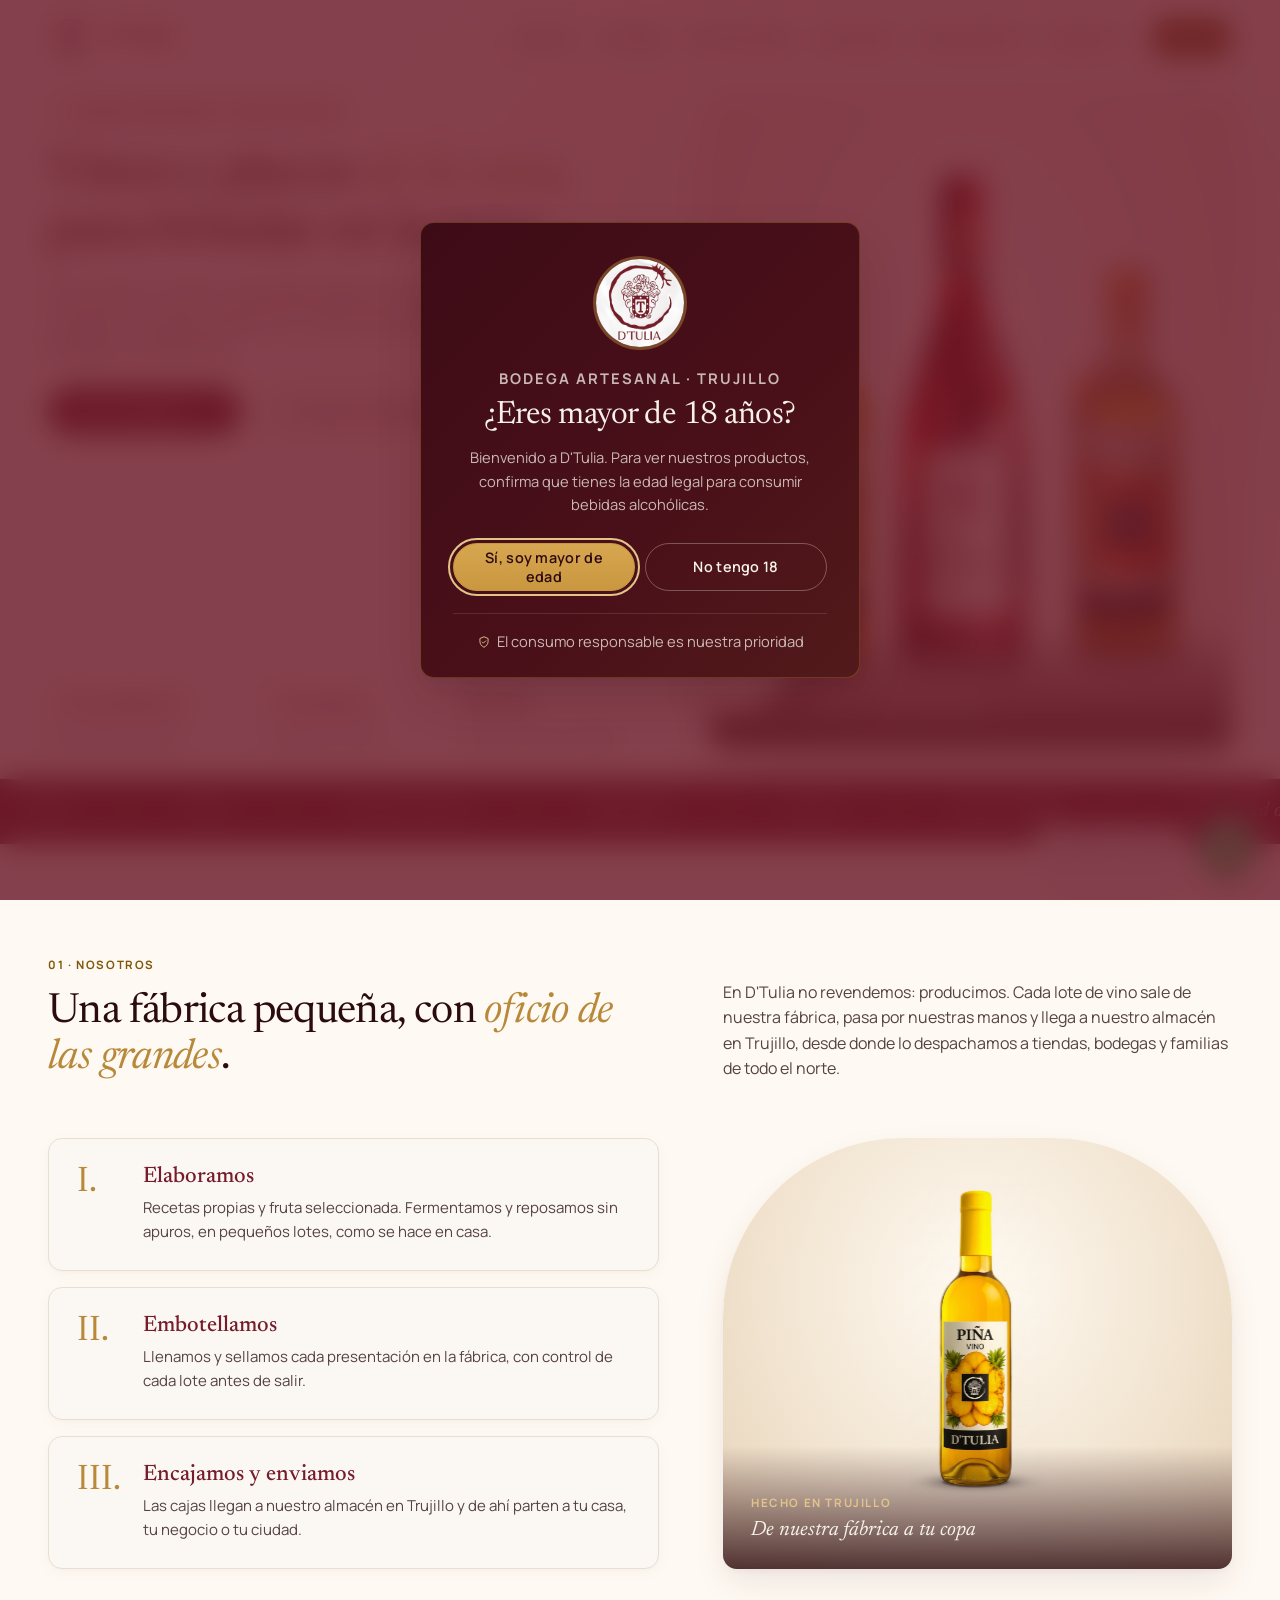
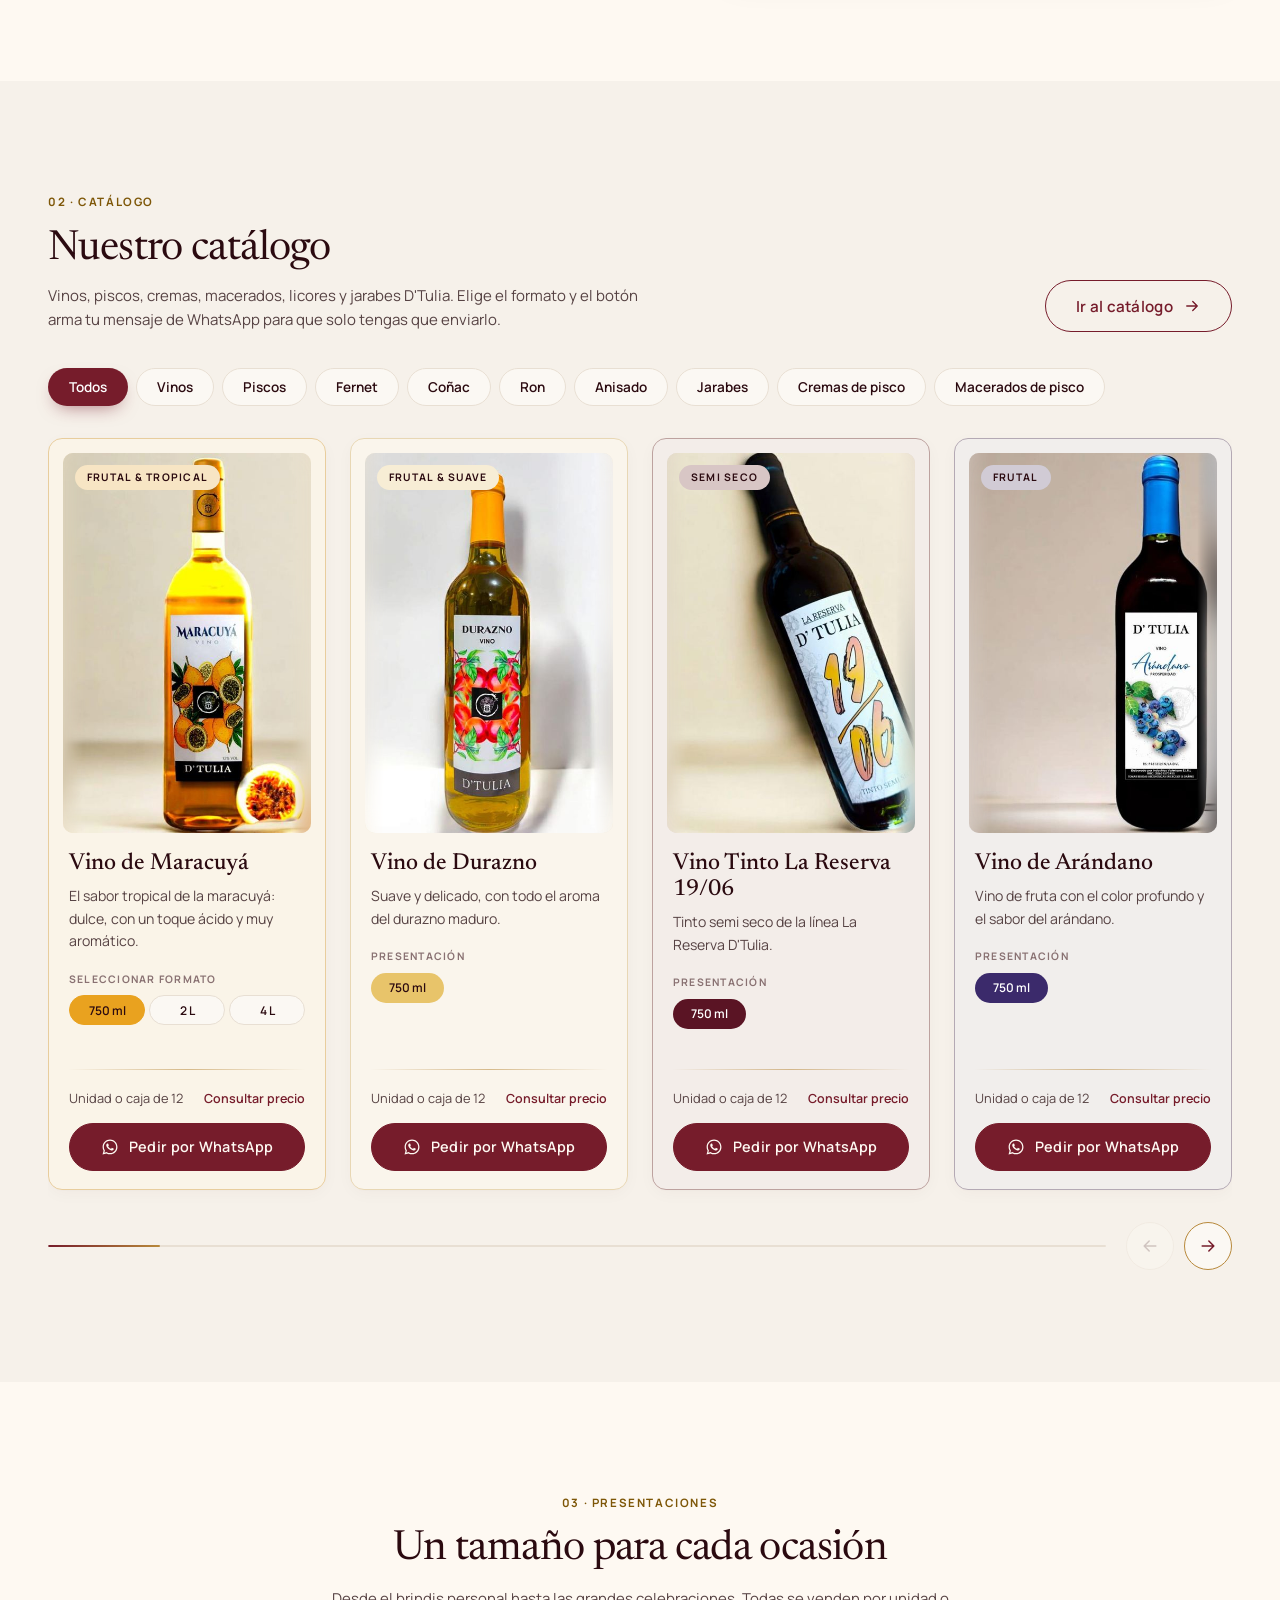
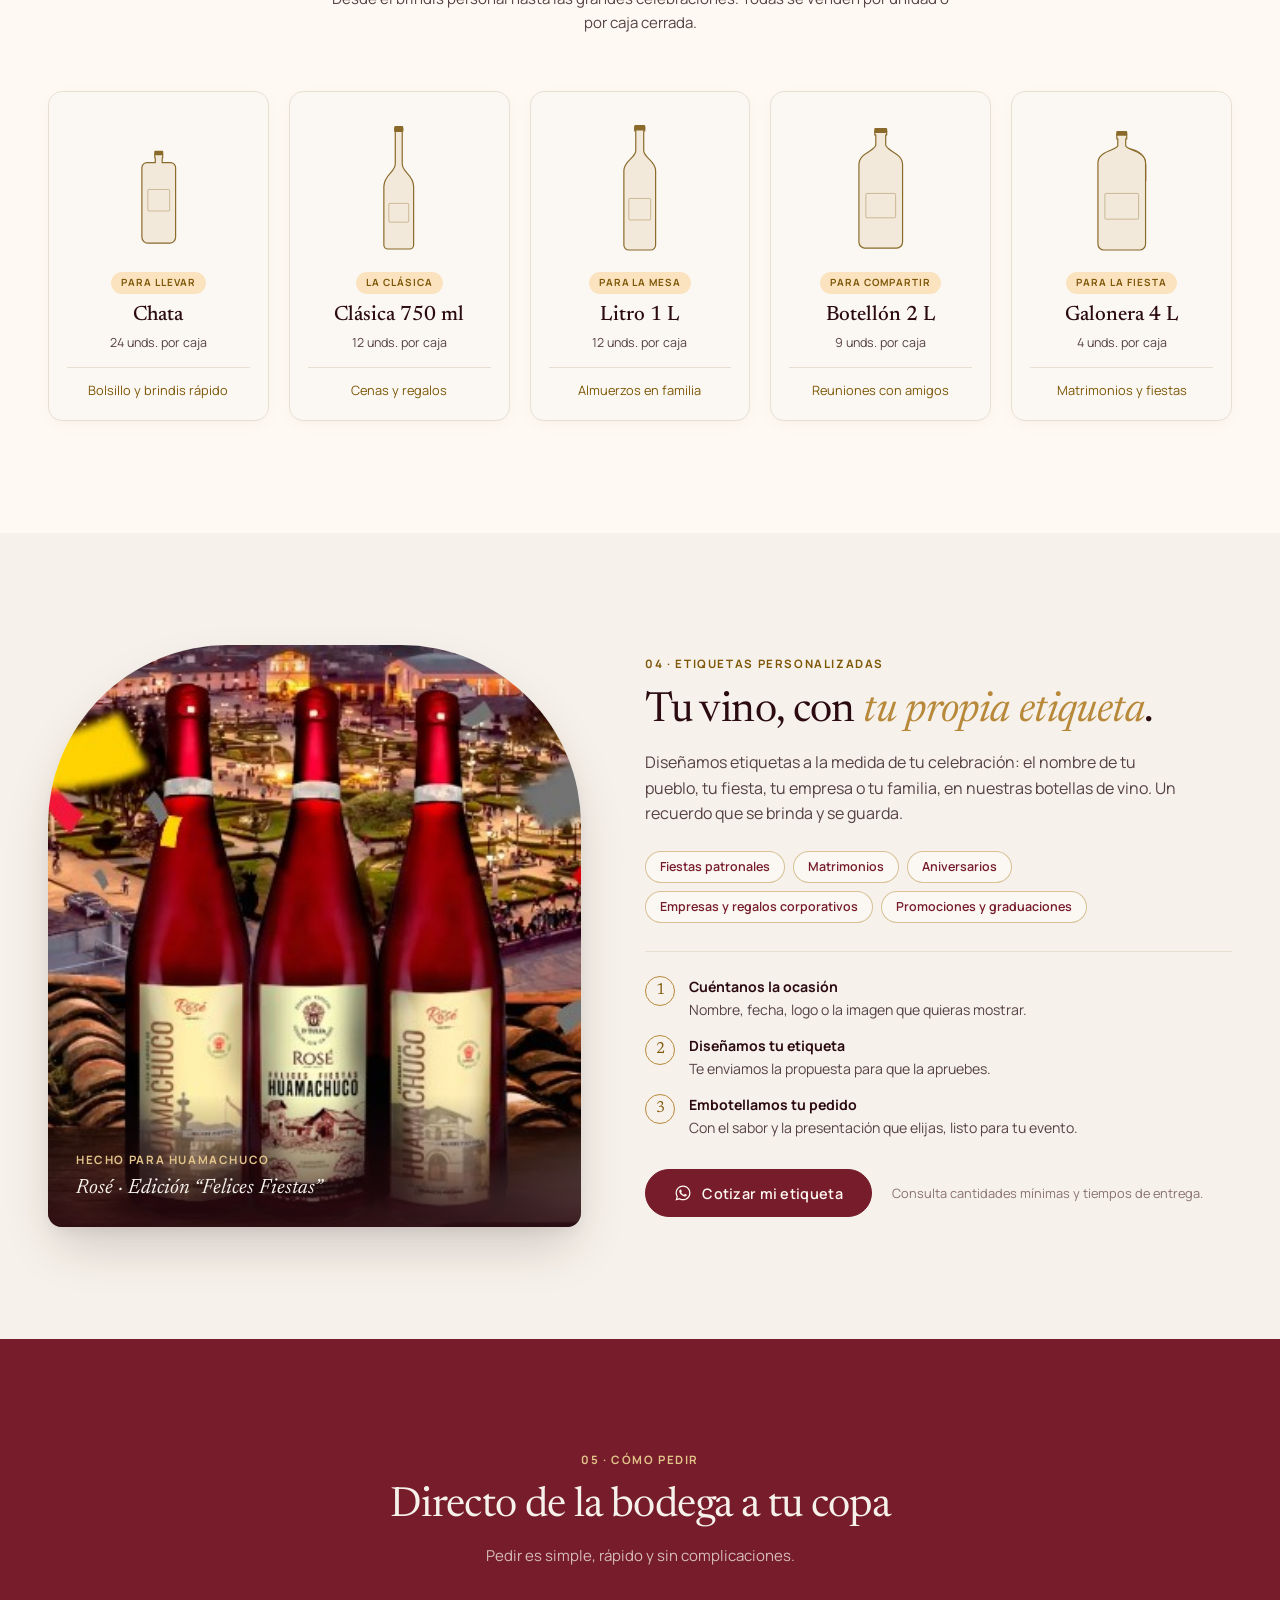
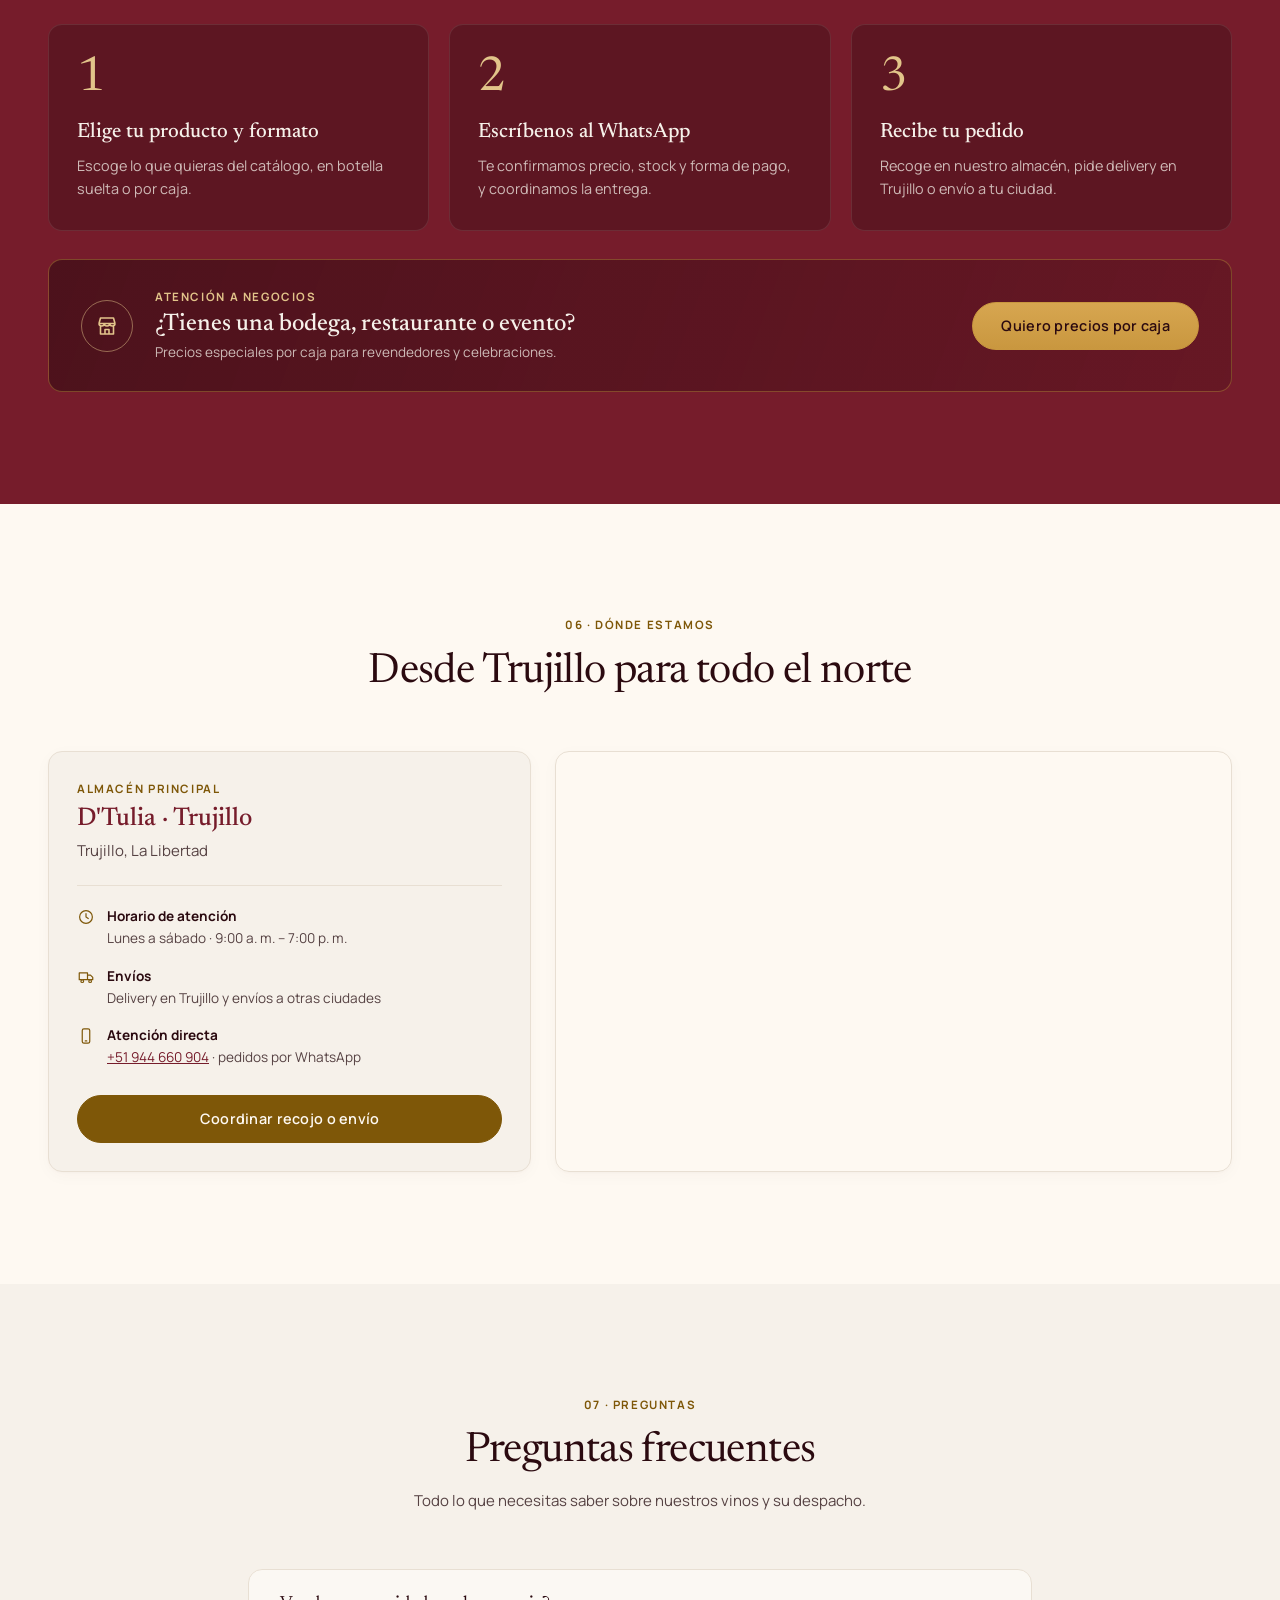
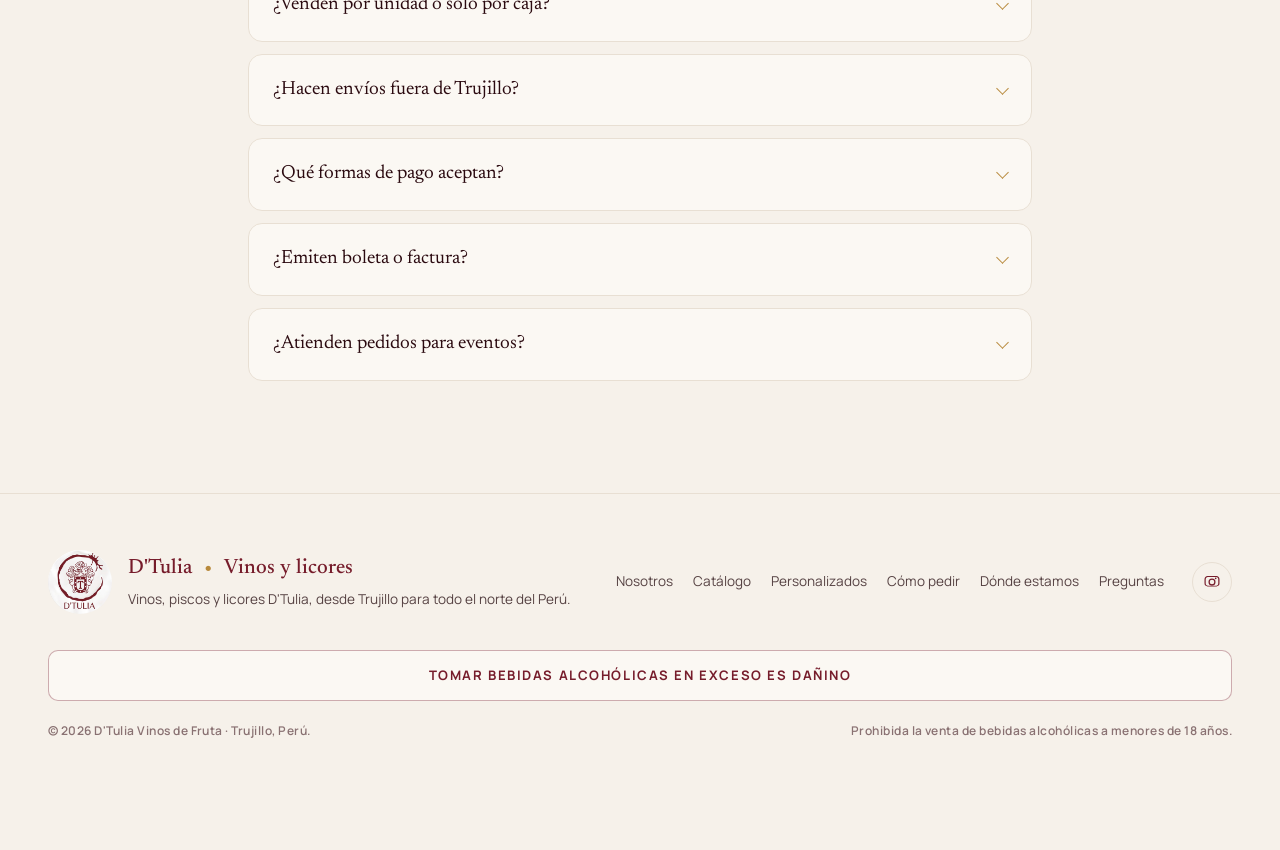
==== commit 7e0c50ca: "Flechas flotantes para deslizar categorías y productos en celular - Flechas que aparecen solo hacia " ====
--- a/index.html
+++ b/index.html
@@ -182,9 +182,15 @@
             <svg class="icono" aria-hidden="true"><use href="#i-derecha"/></svg>
           </a>
         </div>
-        <div class="filtros revelar" id="filtros" role="tablist" aria-label="Filtrar por categoría"></div>
-        <div class="carrusel" id="carrusel" role="region" aria-roledescription="carrusel" aria-label="Productos D'Tulia">
+        <div class="deslizable deslizable--filtros">
+          <div class="filtros revelar" id="filtros" role="tablist" aria-label="Filtrar por categoría"></div>
+          <button type="button" class="pista-deslizar pista-deslizar--izq" data-direccion="-1" aria-label="Ver categorías anteriores"><svg class="icono" aria-hidden="true"><use href="#i-izquierda"/></svg></button>
+          <button type="button" class="pista-deslizar pista-deslizar--der" data-direccion="1" aria-label="Ver más categorías"><svg class="icono" aria-hidden="true"><use href="#i-derecha"/></svg></button>
+        </div>
+        <div class="carrusel deslizable" id="carrusel" role="region" aria-roledescription="carrusel" aria-label="Productos D'Tulia">
           <div class="catalogo catalogo--carrusel" id="catalogo" tabindex="0"></div>
+          <button type="button" class="pista-deslizar pista-deslizar--izq" data-direccion="-1" aria-label="Productos anteriores"><svg class="icono" aria-hidden="true"><use href="#i-izquierda"/></svg></button>
+          <button type="button" class="pista-deslizar pista-deslizar--der" data-direccion="1" aria-label="Ver más productos"><svg class="icono" aria-hidden="true"><use href="#i-derecha"/></svg></button>
         </div>
         <div class="carrusel__controles">
           <div class="carrusel__barra" aria-hidden="true"><span class="carrusel__avance"></span></div>
--- a/css/estilos.css
+++ b/css/estilos.css
@@ -306,6 +306,7 @@
 .cabecera__volver { display: inline-flex; align-items: center; gap: 6px; white-space: nowrap; }
 .cabecera__volver .icono { width: 16px; height: 16px; transition: transform .3s var(--salida); }
 .cabecera__volver:hover .icono { transform: translate3d(-3px, 0, 0); }
+.cabecera__volver-corto { display: none; }
 .menu a[aria-current="page"] { color: var(--vino); }
 .menu a[aria-current="page"]::after { transform: scaleX(1); }
 .cabecera__fila { display: flex; align-items: center; gap: 32px; height: var(--alto-cabecera); }
@@ -536,7 +537,7 @@
 
 /* --- Secciones --- */
 .seccion { padding: 112px 0; }
-.seccion--papel { background: var(--crema); }
+.seccion--papel { --fondo-seccion: var(--crema); background: var(--crema); }
 .seccion--vino { background: var(--vino); color: var(--crema); }
 .seccion--vino .cabeza-centro > p:last-child { color: rgba(246, 241, 234, .75); }
 
@@ -668,6 +669,69 @@
 .filtros:not(.filtros--medidos) button[aria-selected="true"] { background: var(--vino); }
 
 .catalogo { display: grid; grid-template-columns: repeat(4, 1fr); gap: 24px; }
+
+/*
+ * --- Flechas flotantes que invitan a deslizar ---
+ * main.js marca la caja con deslizable--izq / deslizable--der cuando hay más contenido
+ * hacia ese lado; al llegar al final, la flecha de ese lado se va.
+ */
+.deslizable { position: relative; }
+.deslizable--filtros { margin-bottom: 32px; }
+.deslizable--filtros .filtros { margin-bottom: 0; }
+.pista-deslizar {
+  position: absolute;
+  top: 50%;
+  z-index: 3;
+  display: grid;
+  place-items: center;
+  width: 34px;
+  height: 34px;
+  padding: 0;
+  border: 1px solid rgba(184, 137, 59, .6);
+  border-radius: 50%;
+  background: rgba(254, 249, 242, .92);
+  -webkit-backdrop-filter: blur(6px);
+  backdrop-filter: blur(6px);
+  box-shadow: 0 6px 16px -6px rgba(74, 16, 25, .4);
+  color: var(--vino);
+  cursor: pointer;
+  translate: 0 -50%;
+  opacity: 0;
+  visibility: hidden;
+  transition: opacity .3s, visibility .3s, transform .2s var(--salida);
+}
+.pista-deslizar:active { transform: scale(.88); }
+.pista-deslizar .icono { width: 16px; height: 16px; }
+.pista-deslizar--izq { left: 6px; }
+.pista-deslizar--der { right: 6px; }
+.pista-deslizar--izq .icono { animation: empujar-izq 1.4s ease-in-out infinite; }
+.pista-deslizar--der .icono { animation: empujar-der 1.4s ease-in-out infinite; }
+.deslizable--izq > .pista-deslizar--izq,
+.deslizable--der > .pista-deslizar--der { opacity: 1; visibility: visible; }
+@keyframes empujar-izq { 50% { transform: translate3d(-4px, 0, 0); } }
+@keyframes empujar-der { 50% { transform: translate3d(4px, 0, 0); } }
+
+/* En la fila de categorías la orilla se desvanece detrás de la flecha */
+.deslizable--filtros::before,
+.deslizable--filtros::after {
+  content: "";
+  position: absolute;
+  top: 0;
+  bottom: 0;
+  z-index: 2;
+  width: 64px;
+  opacity: 0;
+  pointer-events: none;
+  transition: opacity .3s;
+}
+.deslizable--filtros::before { left: 0; background: linear-gradient(to left, transparent, var(--fondo-seccion, var(--fondo)) 70%); }
+.deslizable--filtros::after { right: 0; background: linear-gradient(to right, transparent, var(--fondo-seccion, var(--fondo)) 70%); }
+.deslizable--izq.deslizable--filtros::before,
+.deslizable--der.deslizable--filtros::after { opacity: 1; }
+
+/* En el carrusel la flecha es más grande y va a la altura de la foto */
+.carrusel > .pista-deslizar { top: 204px; width: 42px; height: 42px; }
+.carrusel > .pista-deslizar .icono { width: 18px; height: 18px; }
 
 /* --- Carrusel de una fila: se desliza con el dedo de forma nativa (scroll + snap) --- */
 .carrusel { position: relative; }
@@ -1261,21 +1325,27 @@
   .carrusel__flechas { display: none; }
   .cabeza-catalogo .boton { width: 100%; }
   /* Las categorías van en una sola fila que se desliza con el dedo, de borde a borde */
+  .deslizable--filtros { margin-inline: calc(-1 * var(--gutter)); }
   .filtros {
     flex-wrap: nowrap;
     overflow-x: auto;
-    margin-inline: calc(-1 * var(--gutter));
     padding: 2px var(--gutter);
     scrollbar-width: none;
   }
   .filtros::-webkit-scrollbar { display: none; }
   .filtros button { flex: none; }
-  .cabecera__volver .cabecera__volver-largo { display: none; }
+  .cabecera__volver-largo { display: none; }
+  .cabecera__volver-corto { display: inline; }
   .presentaciones { grid-template-columns: repeat(2, 1fr); gap: 12px; }
   .aviso-edad__botones { grid-template-columns: 1fr; }
   .mayoristas { padding: 24px; }
   .mayoristas .boton { width: 100%; }
   .whatsapp-flotante__globo { display: none; }
+}
+
+/* En pantallas grandes el carrusel ya tiene sus flechas debajo */
+@media (min-width: 761px) {
+  .carrusel > .pista-deslizar { display: none; }
 }
 
 /* Menú desplegable cuando los enlaces ya no caben en una línea */
